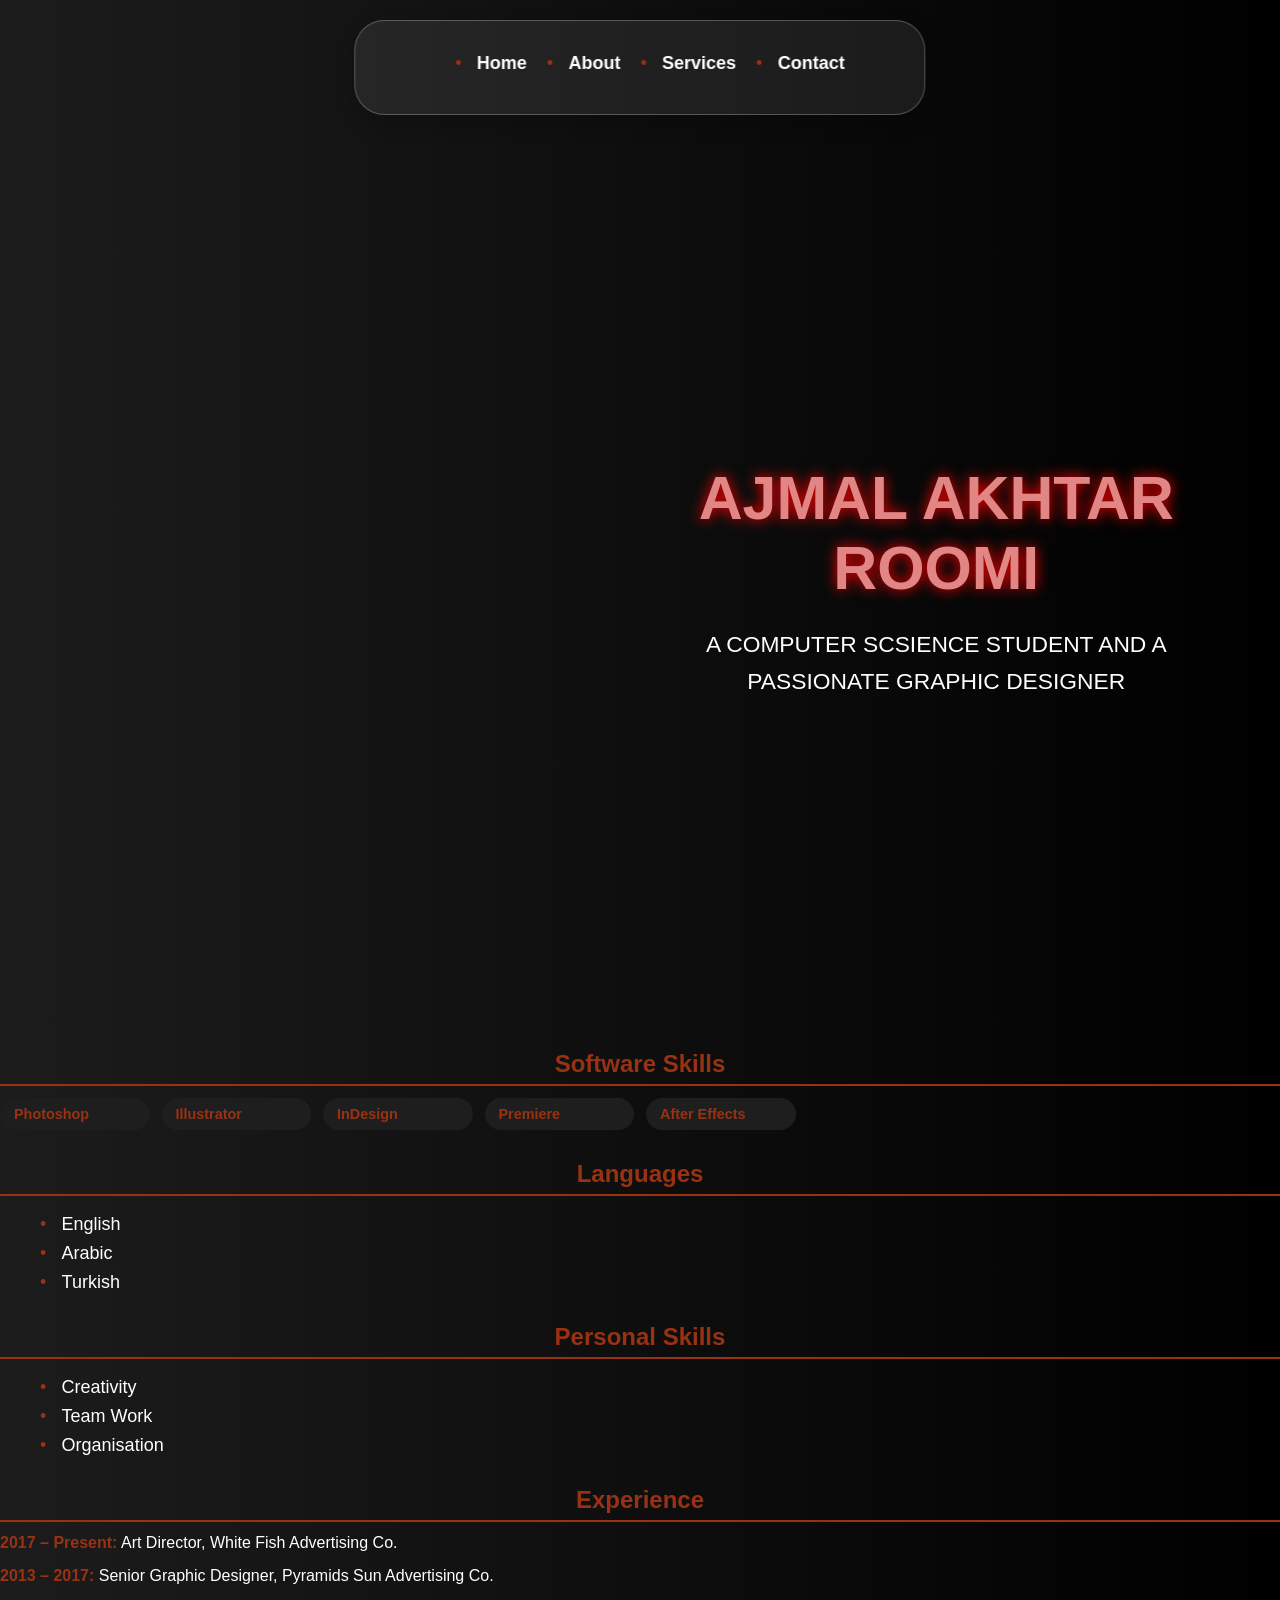
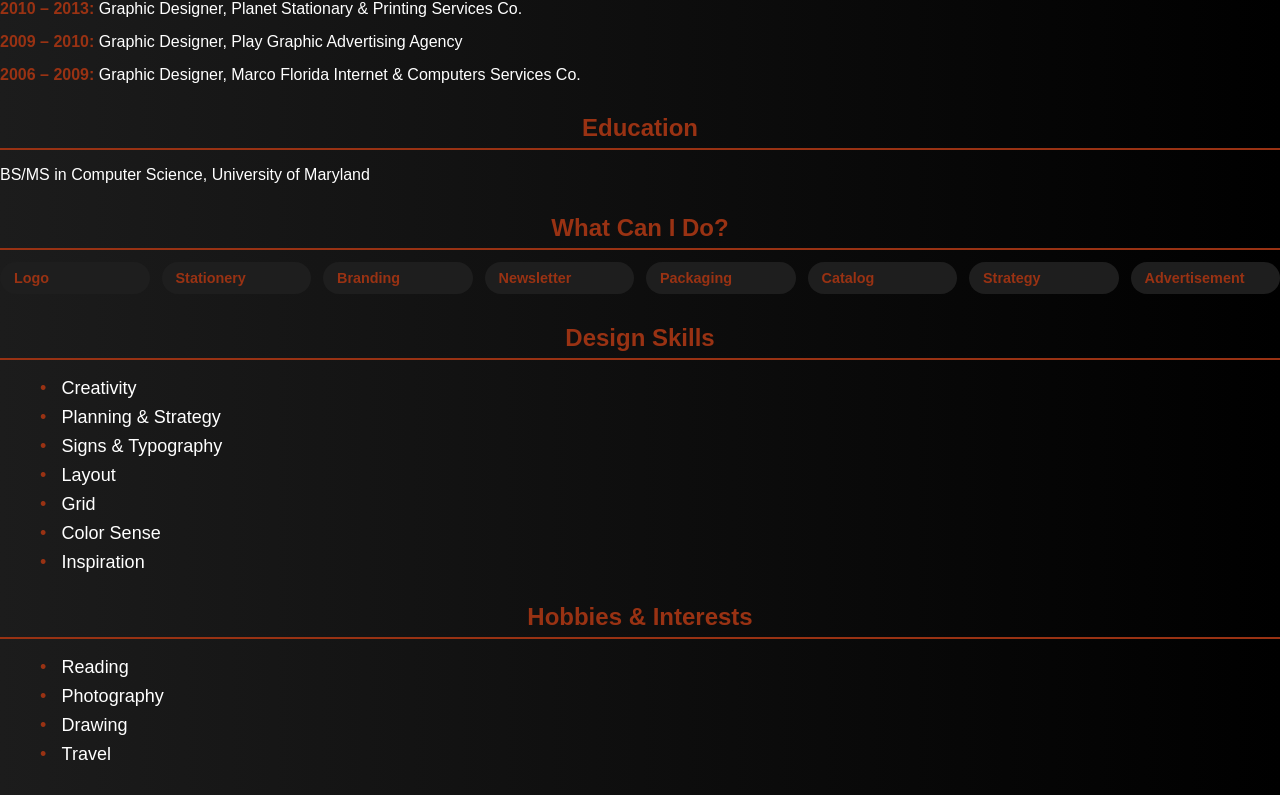
==== index.html @ 408eab5b "Add files via upload" ====
<!DOCTYPE html>
<html lang="en">
<head>
  <meta charset="UTF-8">
  <meta name="viewport" content="width=device-width, initial-scale=1.0">
  <title>Document</title>
  <link rel="stylesheet" href="style.css">
  <script src="script.js" defer></script>
</head>
<body>
  <header>
    <nav>
      <ul>
        <li><a href="#home">Home</a></li>
        <li><a href="#about">About</a></li>
        <li><a href="#services">Services</a></li>
        <li><a href="#contact">Contact</a></li>
      </ul>
    </nav>
  </header>
  <main>
    <section class="hero">
      <div class="photo">
      </div>
      <div class="intro">
        <h1>AJMAL AKHTAR ROOMI</h1>
        <p> A COMPUTER SCSIENCE STUDENT AND A PASSIONATE GRAPHIC DESIGNER</p>
      </div>
    </section>

    <section>
    <h2>Software Skills</h2>
    <div class="skills-list">
        <div class="skill">Photoshop</div>
        <div class="skill">Illustrator</div>
        <div class="skill">InDesign</div>
        <div class="skill">Premiere</div>
        <div class="skill">After Effects</div>
    </div>
</section>
<section>
    <h2>Languages</h2>
    <ul>
        <li>English</li>
        <li>Arabic</li>
        <li>Turkish</li>
    </ul>
</section>

<section>
    <h2>Personal Skills</h2>
    <ul>
        <li>Creativity</li>
        <li>Team Work</li>
        <li>Organisation</li>
    </ul>
</section>

<section>
    <h2>Experience</h2>
    <div class="experience-item">
        <span>2017 – Present:</span> Art Director, White Fish Advertising Co.
    </div>
    <div class="experience-item">
        <span>2013 – 2017:</span> Senior Graphic Designer, Pyramids Sun Advertising Co.
    </div>
    <div class="experience-item">
        <span>2010 – 2013:</span> Graphic Designer, Planet Stationary & Printing Services Co.
    </div>
    <div class="experience-item">
        <span>2009 – 2010:</span> Graphic Designer, Play Graphic Advertising Agency
    </div>
    <div class="experience-item">
        <span>2006 – 2009:</span> Graphic Designer, Marco Florida Internet & Computers Services Co.
    </div>
</section>

<section>
    <h2>Education</h2>
    <p>BS/MS in Computer Science, University of Maryland</p>
</section>

<section>
    <h2>What Can I Do?</h2>
    <div class="skills-list">
        <div class="skill">Logo</div>
        <div class="skill">Stationery</div>
        <div class="skill">Branding</div>
        <div class="skill">Newsletter</div>
        <div class="skill">Packaging</div>
        <div class="skill">Catalog</div>
        <div class="skill">Strategy</div>
        <div class="skill">Advertisement</div>
    </div>
</section>

<section>
    <h2>Design Skills</h2>
    <ul>
        <li>Creativity</li>
        <li>Planning & Strategy</li>
        <li>Signs & Typography</li>
        <li>Layout</li>
        <li>Grid</li>
        <li>Color Sense</li>
        <li>Inspiration</li>
    </ul>
</section>

<section>
    <h2>Hobbies & Interests</h2>
    <ul>
        <li>Reading</li>
        <li>Photography</li>
        <li>Drawing</li>
        <li>Travel</li>
    </ul>
</section>
</main>
</script>
</body>
</html>
---- style.css ----
body{
  margin: 0;
  font-family: 'Segoe UI', Tahoma, Geneva, Verdana, sans-serif;
  background: linear-gradient(to right, #1c1c1c, #000);
  color: white;
}
main, section{
  transition: transform 0.6s ease, opacity 0.6s ease;
}
.shrink-under-glass{
  transform: scale(0.95);
  transition: transform 0.4s ease;
}
header {
  position: fixed;
  top: 20px;
  left: 50%;
  transform: translateX(-50%);
  background: rgba(255, 255, 255, 0.08);
  backdrop-filter: blur(0px) saturate(150%);
  -webkit-backdrop-filter: blur(6px) saturate(150%);
  border-radius: 30px;
  padding: 12px 40px;
  z-index: 1000;
  box-shadow: 0 8px 20px rgba(0,0,0,0.25);
  border: 1px solid rgba(255, 255, 255, 0.25);
  overflow: hidden; /* important for the animation */
}

nav ul{
  display: flex;
  justify-content: flex-end;
  list-style: none;
  padding: 20px 40px;
  margin: 0;
}
nav ul li{
  margin-left: 20px;
}
nav ul li a{
  color: white;
  text-decoration: none;
  font-weight: bold;
  transition: color 0.3s ease;
}
nav ul li a:hover {
  color: red; /* Glowing hover effect */
}

.hero{
  display: flex;
  align-items: center;      /* Center horizontally */
  justify-content: center;  /* Center vertically */
  height: 100vh;            /* Full screen height */
  text-align: center;
  padding: 0 50px;
  padding-top: 120px;
  transition: transform 0.6s ease, opacity 0.6s ease;

}
.scrolled .hero{
  transform: translateY(-20px);
  opacity: 0.9;
}
.photo{
  width: 900px;             /* Bigger photo */
  height: 600px;
  background-image: url('images/i1.PNG');
  background-size: cover;
  background-position: center;
  margin-right: 60px; /* Space between photo and text */
}
.intro{
  max-width: 600px;
}
.intro h1{
  font-size: 64px;
  color: rgb(226, 133, 133);
  text-shadow:0 0 15px red;
  margin-bottom: 20px;
}
.intro p{
  font-size: 24px;
  line-height: 1.6;
  color: white;
}

/* ANIMATIONS */
@keyframes fadeIn {
  from { opacity: 0; transform: translateY(20px); }
  to { opacity: 1; transform: translateY(0); }
}

.intro h1, .intro p {
  animation: fadeIn 1s ease-out forwards;
  opacity: 0;
}

.photo {
  animation: fadeIn 1.5s ease-out forwards;
  opacity: 0;
}
/* mobile responsive */
@media (max-width: 768px) {
  .hero {
    flex-direction: column;
    align-items: center;
    text-align: center;
  }

  .photo {
    width: 80%;
    height: 300px;
    margin-bottom: 20px;
  }

  .intro h1 {
    font-size: 32px;
  }

  .intro p {
    font-size: 16px;
  }

  nav ul {
    flex-direction: column;
    align-items: center;
  }

  nav ul li {
    margin: 10px 0;
  }
}

/* Reset some default styles */

h2 {
  border-bottom: 2px solid #993213;
  padding-bottom: 6px;
  margin-bottom: 12px;
  color: #993213;
  text-align: center;
}

ul {
  list-style-type: none;
  margin-bottom: 20px;
  font-size: large;
}

ul li {
  padding-left: 1.2em;
  position: relative;
  margin-bottom: 8px;
}

ul li::before {
  content: '•';
  position: absolute;
  left: 0;
  color: #993213;
}

section {
  margin-bottom: 30px;
}

.experience-item {
  margin-bottom: 15px;
}

.experience-item span {
  font-weight: bold;
  color: #993213;
}

.skills-list {
  display:grid;
  grid-template-columns: repeat(8, 1fr);
  gap: 10px;
  flex-wrap:wrap;
  gap: 12px;
  
}

.skill {
  background-color: #1e1e1e;
  padding: 8px 14px;
  border-radius: 20px;
  color: #993213;
  font-weight: 600;
  font-size: 0.9rem;
}

@media (max-width: 600px) {
  body {
    padding: 10px;
  }
  .skills-list {
    justify-content: center;
  }
}
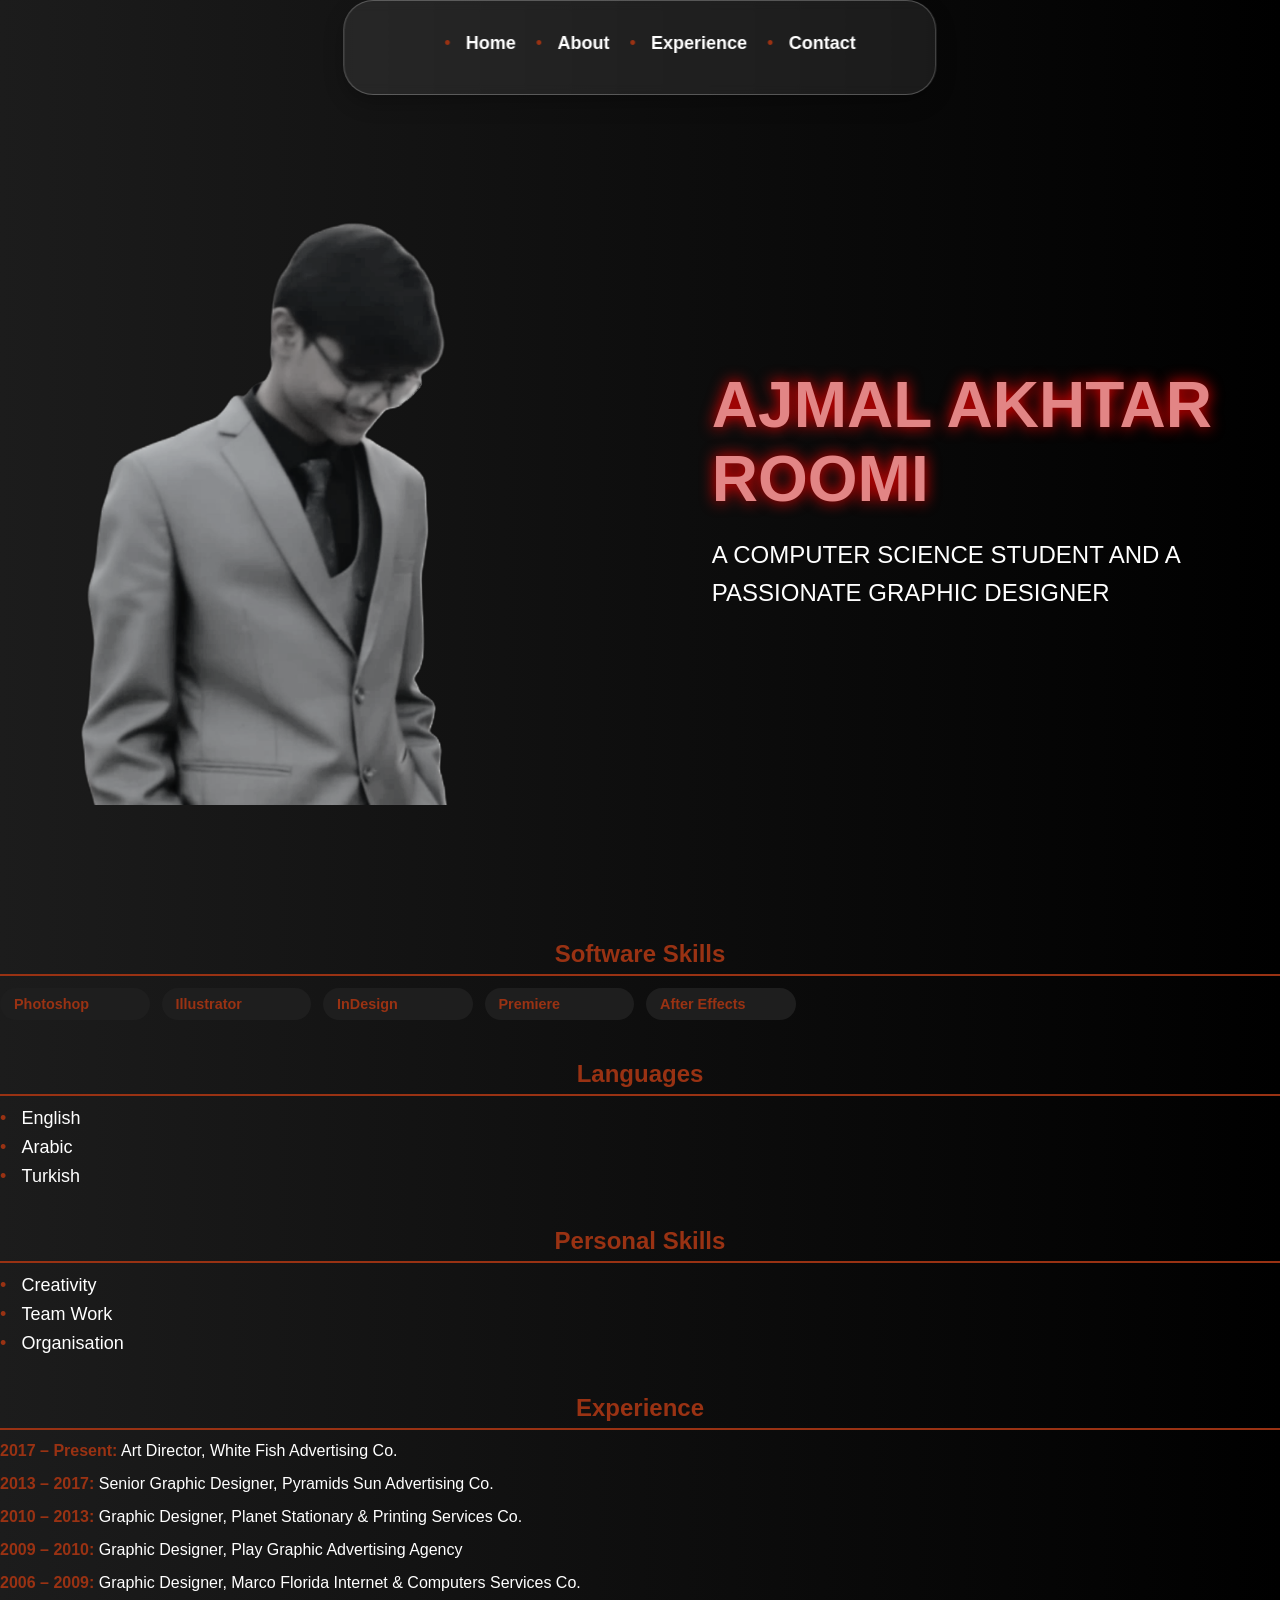
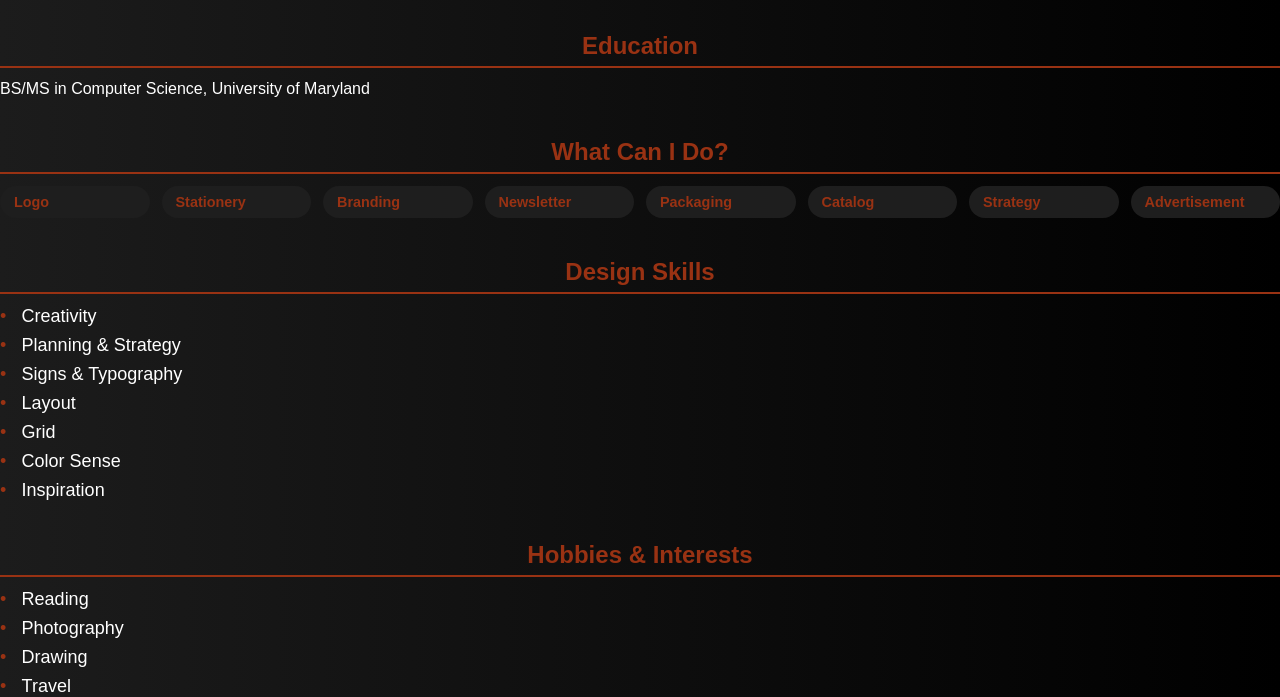
==== commit b778d87f: "Update index.html for portfolio presentation" ====
--- a/index.html
+++ b/index.html
@@ -3,86 +3,91 @@
 <head>
   <meta charset="UTF-8">
   <meta name="viewport" content="width=device-width, initial-scale=1.0">
-  <title>Document</title>
+  <title>Ajmal Portfolio</title>
   <link rel="stylesheet" href="style.css">
   <script src="script.js" defer></script>
 </head>
 <body>
+  <!-- FIXED NAVBAR -->
   <header>
     <nav>
       <ul>
         <li><a href="#home">Home</a></li>
         <li><a href="#about">About</a></li>
-        <li><a href="#services">Services</a></li>
+        <li><a href="#services">Experience</a></li>
         <li><a href="#contact">Contact</a></li>
       </ul>
     </nav>
   </header>
+
+  <!-- MAIN CONTENT -->
   <main>
-    <section class="hero">
-      <div class="photo">
-      </div>
+    <!-- FULL-SCREEN HERO (FIRST VIEW ONLY) -->
+    <section id="home" class="hero">
+      <div class="photo"></div>
       <div class="intro">
         <h1>AJMAL AKHTAR ROOMI</h1>
-        <p> A COMPUTER SCSIENCE STUDENT AND A PASSIONATE GRAPHIC DESIGNER</p>
+        <p>A COMPUTER SCIENCE STUDENT AND A PASSIONATE GRAPHIC DESIGNER</p>
       </div>
     </section>
 
-    <section>
-    <h2>Software Skills</h2>
-    <div class="skills-list">
+    <!-- REST OF PAGE, ONLY AFTER SCROLL -->
+    <section id="about">
+      <h2>Software Skills</h2>
+      <div class="skills-list">
         <div class="skill">Photoshop</div>
         <div class="skill">Illustrator</div>
         <div class="skill">InDesign</div>
         <div class="skill">Premiere</div>
         <div class="skill">After Effects</div>
-    </div>
-</section>
-<section>
-    <h2>Languages</h2>
-    <ul>
+      </div>
+    </section>
+
+    <section>
+      <h2>Languages</h2>
+      <ul>
         <li>English</li>
         <li>Arabic</li>
         <li>Turkish</li>
-    </ul>
-</section>
+      </ul>
+    </section>
 
-<section>
-    <h2>Personal Skills</h2>
-    <ul>
+    <section>
+      <h2>Personal Skills</h2>
+      <ul>
         <li>Creativity</li>
         <li>Team Work</li>
         <li>Organisation</li>
-    </ul>
-</section>
+      </ul>
+    </section>
 
-<section>
-    <h2>Experience</h2>
-    <div class="experience-item">
+    <section id="services">
+      <h2>Experience</h2>
+      <div class="experience-item">
         <span>2017 – Present:</span> Art Director, White Fish Advertising Co.
-    </div>
-    <div class="experience-item">
+      </div>
+      <div class="experience-item">
         <span>2013 – 2017:</span> Senior Graphic Designer, Pyramids Sun Advertising Co.
-    </div>
-    <div class="experience-item">
+      </div>
+      <div class="experience-item">
         <span>2010 – 2013:</span> Graphic Designer, Planet Stationary & Printing Services Co.
-    </div>
-    <div class="experience-item">
+      </div>
+      <div class="experience-item">
         <span>2009 – 2010:</span> Graphic Designer, Play Graphic Advertising Agency
-    </div>
-    <div class="experience-item">
+      </div>
+      <div class="experience-item">
         <span>2006 – 2009:</span> Graphic Designer, Marco Florida Internet & Computers Services Co.
-    </div>
-</section>
+      </div>
+    </section>
 
-<section>
-    <h2>Education</h2>
-    <p>BS/MS in Computer Science, University of Maryland</p>
-</section>
+    <section>
+      <h2>Education</h2>
+      <p>BS/MS in Computer Science, University of Maryland</p>
+    </section>
 
-<section>
-    <h2>What Can I Do?</h2>
-    <div class="skills-list">
+    <section>
+      <h2>What Can I Do?</h2>
+      <div class="skills-list">
         <div class="skill">Logo</div>
         <div class="skill">Stationery</div>
         <div class="skill">Branding</div>
@@ -91,12 +96,12 @@
         <div class="skill">Catalog</div>
         <div class="skill">Strategy</div>
         <div class="skill">Advertisement</div>
-    </div>
-</section>
+      </div>
+    </section>
 
-<section>
-    <h2>Design Skills</h2>
-    <ul>
+    <section id="contact">
+      <h2>Design Skills</h2>
+      <ul>
         <li>Creativity</li>
         <li>Planning & Strategy</li>
         <li>Signs & Typography</li>
@@ -104,19 +109,18 @@
         <li>Grid</li>
         <li>Color Sense</li>
         <li>Inspiration</li>
-    </ul>
-</section>
+      </ul>
+    </section>
 
-<section>
-    <h2>Hobbies & Interests</h2>
-    <ul>
+    <section>
+      <h2>Hobbies & Interests</h2>
+      <ul>
         <li>Reading</li>
         <li>Photography</li>
         <li>Drawing</li>
         <li>Travel</li>
-    </ul>
-</section>
-</main>
-</script>
+      </ul>
+    </section>
+  </main>
 </body>
 </html>
--- a/style.css
+++ b/style.css
@@ -1,145 +1,119 @@
-body{
+/* ========== RESET ========== */
+* {
   margin: 0;
+  padding: 0;
+  box-sizing: border-box;
+}
+
+/* ========== BASE LAYOUT ========== */
+html, body {
+  height: 100%;
+}
+
+body {
   font-family: 'Segoe UI', Tahoma, Geneva, Verdana, sans-serif;
   background: linear-gradient(to right, #1c1c1c, #000);
   color: white;
 }
-main, section{
-  transition: transform 0.6s ease, opacity 0.6s ease;
-}
-.shrink-under-glass{
-  transform: scale(0.95);
-  transition: transform 0.4s ease;
-}
+
+/* ========== HEADER / NAVBAR ========== */
 header {
   position: fixed;
-  top: 20px;
+  top: 0;
   left: 50%;
   transform: translateX(-50%);
   background: rgba(255, 255, 255, 0.08);
-  backdrop-filter: blur(0px) saturate(150%);
+  backdrop-filter: blur(6px) saturate(150%);
   -webkit-backdrop-filter: blur(6px) saturate(150%);
   border-radius: 30px;
   padding: 12px 40px;
   z-index: 1000;
   box-shadow: 0 8px 20px rgba(0,0,0,0.25);
   border: 1px solid rgba(255, 255, 255, 0.25);
-  overflow: hidden; /* important for the animation */
-}
-
-nav ul{
+  overflow: hidden;
+}
+
+nav ul {
   display: flex;
   justify-content: flex-end;
   list-style: none;
   padding: 20px 40px;
   margin: 0;
 }
-nav ul li{
+
+nav ul li {
   margin-left: 20px;
 }
-nav ul li a{
+
+nav ul li a {
   color: white;
   text-decoration: none;
   font-weight: bold;
   transition: color 0.3s ease;
 }
+
 nav ul li a:hover {
-  color: red; /* Glowing hover effect */
-}
-
-.hero{
+  color: red;
+}
+
+/* ========== HERO (FULL SCREEN, HUGE IMAGE) ========== */
+main {
+  margin: 0;
+}
+
+/* hero takes full viewport; navbar sits on top */
+.hero {
+  min-height: 100vh;
   display: flex;
-  align-items: center;      /* Center horizontally */
-  justify-content: center;  /* Center vertically */
-  height: 100vh;            /* Full screen height */
-  text-align: center;
-  padding: 0 50px;
-  padding-top: 120px;
-  transition: transform 0.6s ease, opacity 0.6s ease;
-
-}
-.scrolled .hero{
-  transform: translateY(-20px);
-  opacity: 0.9;
-}
-.photo{
-  width: 900px;             /* Bigger photo */
-  height: 600px;
+  flex-direction: row;             /* desktop: side by side */
+  align-items: center;
+  justify-content: center;
+  gap: 40px;
+  padding: 120px 50px 40px;        /* 120px to clear navbar */
+  box-sizing: border-box;
+  text-align: left;
+}
+
+/* big image */
+.photo {
+  flex: 1.2;                       /* more space than text */
+  height: 70vh;                    /* tall hero image */
   background-image: url('images/i1.PNG');
   background-size: cover;
   background-position: center;
-  margin-right: 60px; /* Space between photo and text */
-}
-.intro{
+  border-radius: 12px;
+}
+
+/* hero text */
+.intro {
+  flex: 1;
   max-width: 600px;
 }
-.intro h1{
+
+.intro h1 {
   font-size: 64px;
   color: rgb(226, 133, 133);
-  text-shadow:0 0 15px red;
+  text-shadow: 0 0 15px red;
   margin-bottom: 20px;
 }
-.intro p{
+
+.intro p {
   font-size: 24px;
   line-height: 1.6;
   color: white;
 }
 
-/* ANIMATIONS */
-@keyframes fadeIn {
-  from { opacity: 0; transform: translateY(20px); }
-  to { opacity: 1; transform: translateY(0); }
-}
-
-.intro h1, .intro p {
-  animation: fadeIn 1s ease-out forwards;
-  opacity: 0;
-}
-
-.photo {
-  animation: fadeIn 1.5s ease-out forwards;
-  opacity: 0;
-}
-/* mobile responsive */
-@media (max-width: 768px) {
-  .hero {
-    flex-direction: column;
-    align-items: center;
-    text-align: center;
-  }
-
-  .photo {
-    width: 80%;
-    height: 300px;
-    margin-bottom: 20px;
-  }
-
-  .intro h1 {
-    font-size: 32px;
-  }
-
-  .intro p {
-    font-size: 16px;
-  }
-
-  nav ul {
-    flex-direction: column;
-    align-items: center;
-  }
-
-  nav ul li {
-    margin: 10px 0;
-  }
-}
-
-/* Reset some default styles */
-
+/* ========== SECTION / TEXT STYLES ========== */
 h2 {
   border-bottom: 2px solid #993213;
   padding-bottom: 6px;
-  margin-bottom: 12px;
+  margin: 40px 0 12px;
   color: #993213;
   text-align: center;
+}
+
+section {
+  margin-bottom: 30px;
 }
 
 ul {
@@ -161,10 +135,6 @@
   color: #993213;
 }
 
-section {
-  margin-bottom: 30px;
-}
-
 .experience-item {
   margin-bottom: 15px;
 }
@@ -174,13 +144,11 @@
   color: #993213;
 }
 
+/* ========== SKILLS GRID ========== */
 .skills-list {
-  display:grid;
+  display: grid;
   grid-template-columns: repeat(8, 1fr);
-  gap: 10px;
-  flex-wrap:wrap;
   gap: 12px;
-  
 }
 
 .skill {
@@ -192,11 +160,52 @@
   font-size: 0.9rem;
 }
 
+/* ========== RESPONSIVE ========== */
+@media (max-width: 768px) {
+  body {
+    padding: 0 10px;
+  }
+
+  /* hero still full-screen, stacked; big image */
+  .hero {
+    flex-direction: column;
+    text-align: center;
+    padding: 120px 20px 30px;
+  }
+
+  .photo {
+    width: 100%;
+    max-width: none;
+    height: 65vh;                  /* big on phones too */
+    margin-bottom: 10px;
+  }
+
+  .intro h1 {
+    font-size: 32px;
+  }
+
+  .intro p {
+    font-size: 16px;
+  }
+
+  nav ul {
+    flex-direction: column;
+    align-items: center;
+    padding: 10px 20px;
+  }
+
+  nav ul li {
+    margin: 10px 0;
+  }
+
+  .skills-list {
+    grid-template-columns: repeat(2, 1fr);
+  }
+}
+
 @media (max-width: 600px) {
-  body {
-    padding: 10px;
-  }
   .skills-list {
+    grid-template-columns: repeat(1, 1fr);
     justify-content: center;
   }
-}+}
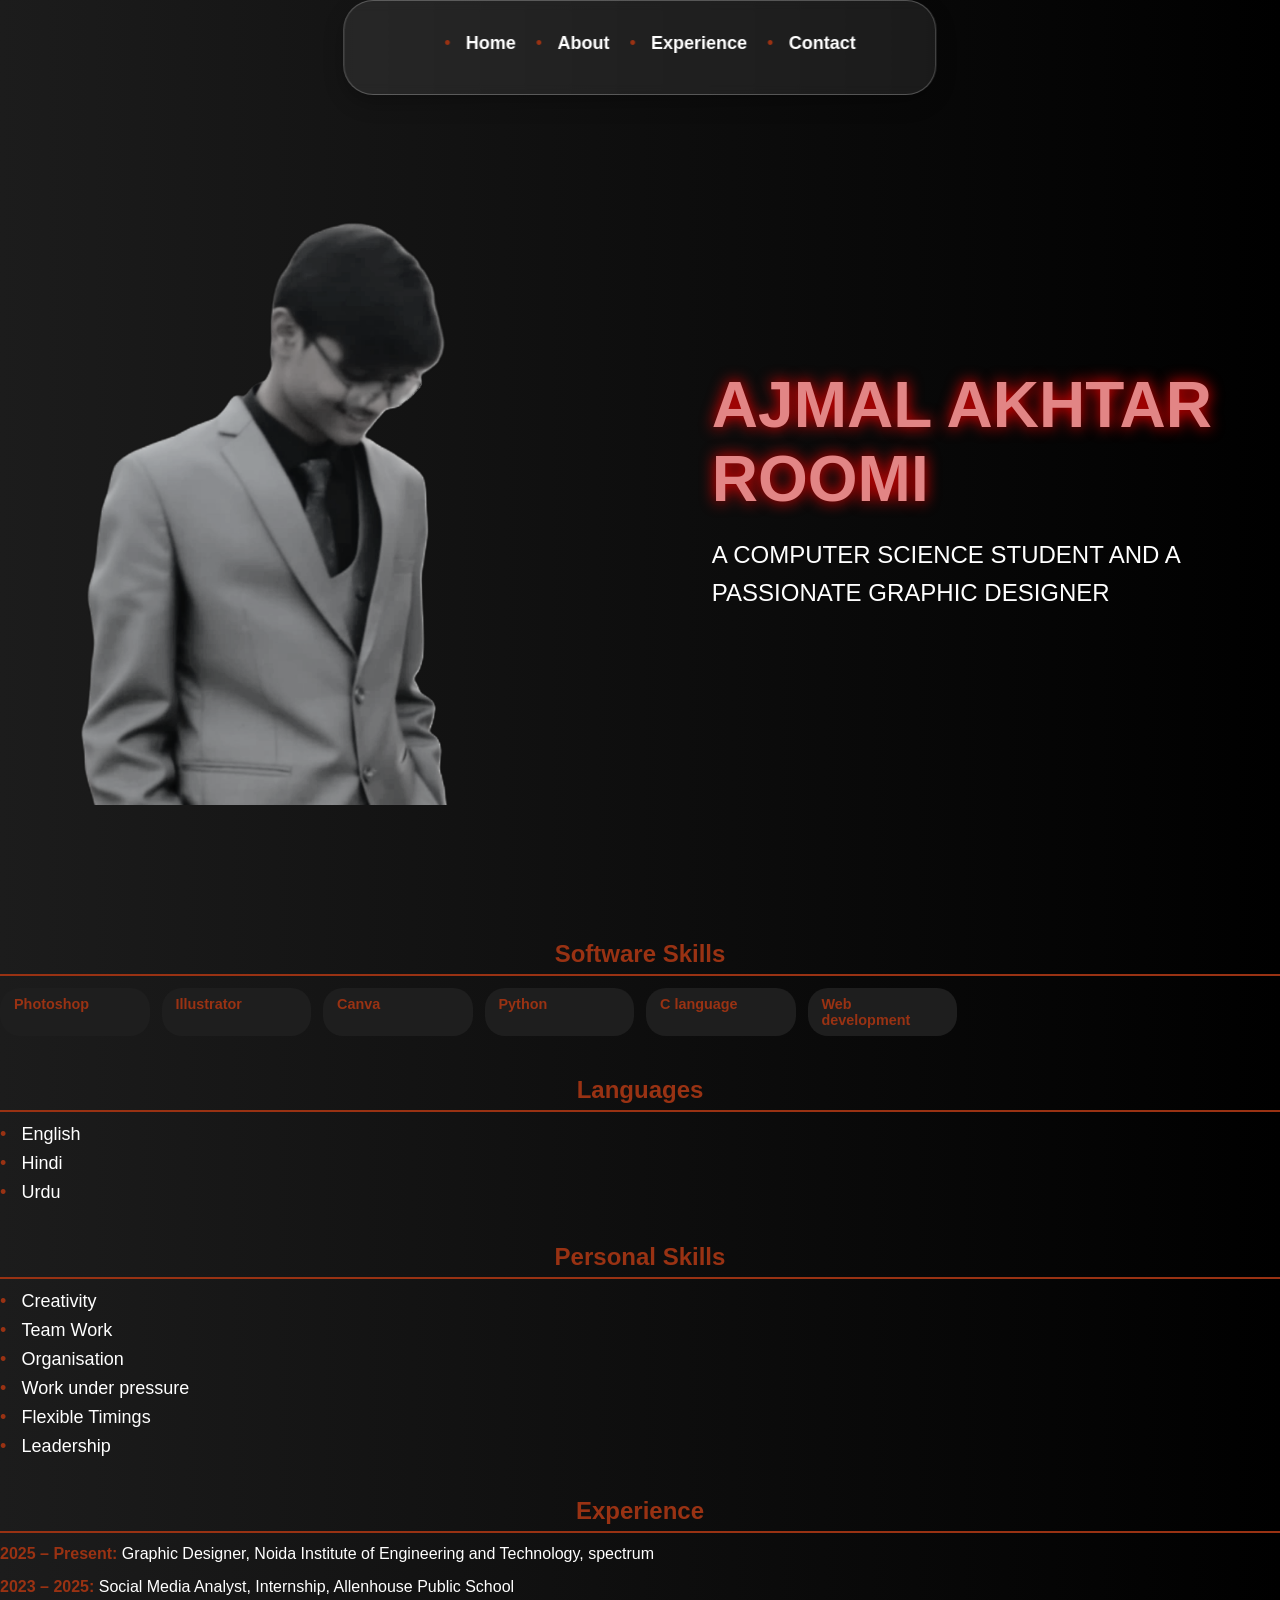
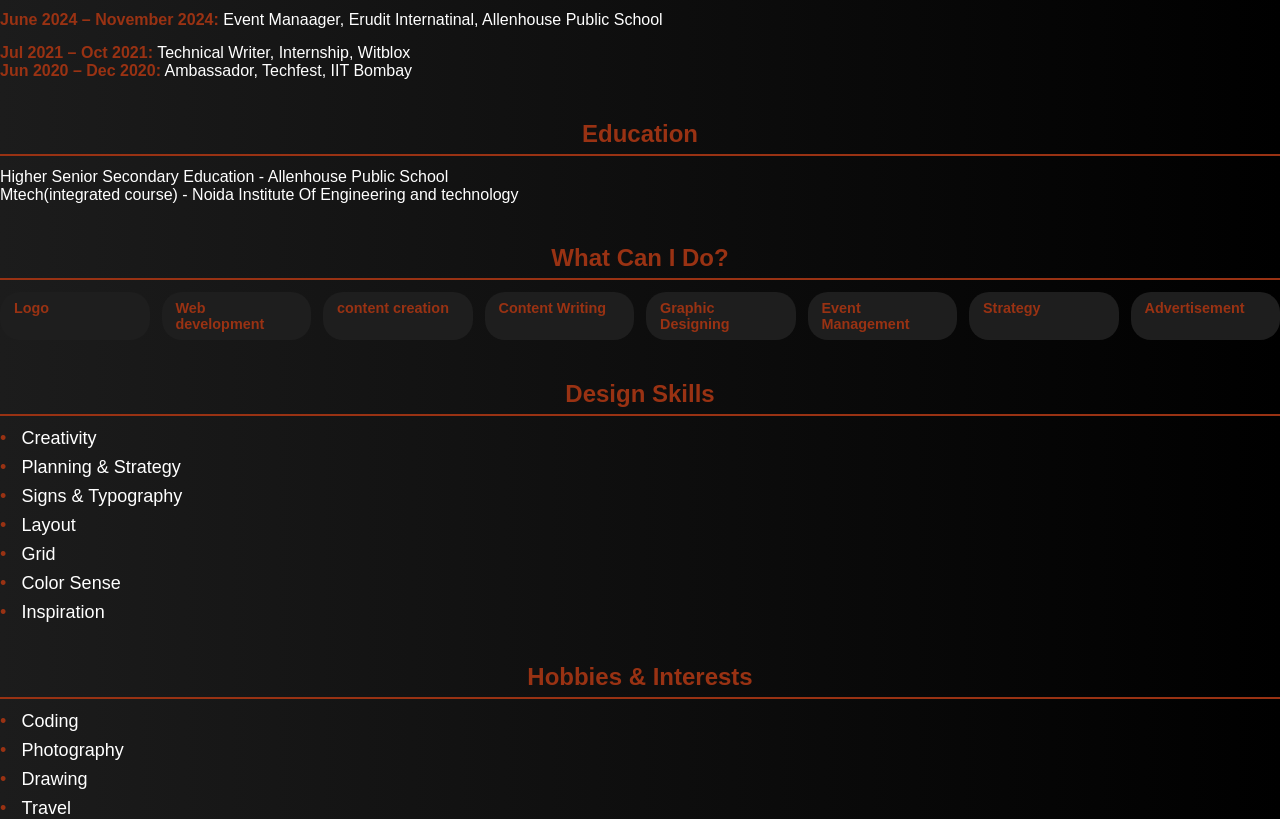
==== commit ada3fbbf: "Revise skills and experience in index.html Updated skills and experience sections in the portfolio." ====
--- a/index.html
+++ b/index.html
@@ -37,9 +37,10 @@
       <div class="skills-list">
         <div class="skill">Photoshop</div>
         <div class="skill">Illustrator</div>
-        <div class="skill">InDesign</div>
-        <div class="skill">Premiere</div>
-        <div class="skill">After Effects</div>
+        <div class="skill">Canva</div>
+        <div class="skill">Python</div>
+        <div class="skill">C language</div>
+        <div class="skill">Web development</div>
       </div>
     </section>
 
@@ -47,8 +48,8 @@
       <h2>Languages</h2>
       <ul>
         <li>English</li>
-        <li>Arabic</li>
-        <li>Turkish</li>
+        <li>Hindi</li>
+        <li>Urdu</li>
       </ul>
     </section>
 
@@ -58,42 +59,45 @@
         <li>Creativity</li>
         <li>Team Work</li>
         <li>Organisation</li>
+        <li>Work under pressure</li>
+        <li>Flexible Timings</li>
+        <li>Leadership</li>
       </ul>
     </section>
 
     <section id="services">
       <h2>Experience</h2>
       <div class="experience-item">
-        <span>2017 – Present:</span> Art Director, White Fish Advertising Co.
+        <span>2025 – Present:</span> Graphic Designer, Noida Institute of Engineering and Technology, spectrum
       </div>
       <div class="experience-item">
-        <span>2013 – 2017:</span> Senior Graphic Designer, Pyramids Sun Advertising Co.
+        <span>2023 – 2025:</span> Social Media Analyst, Internship, Allenhouse Public School
       </div>
       <div class="experience-item">
-        <span>2010 – 2013:</span> Graphic Designer, Planet Stationary & Printing Services Co.
+        <span>June 2024 – November 2024:</span> Event Manaager, Erudit Internatinal, Allenhouse Public School
       </div>
       <div class="experience-item">
-        <span>2009 – 2010:</span> Graphic Designer, Play Graphic Advertising Agency
-      </div>
+        <span>Jul 2021 – Oct 2021:</span> Technical Writer, Internship, Witblox
       <div class="experience-item">
-        <span>2006 – 2009:</span> Graphic Designer, Marco Florida Internet & Computers Services Co.
+        <span>Jun 2020 – Dec 2020:</span> Ambassador, Techfest, IIT Bombay
       </div>
     </section>
 
     <section>
       <h2>Education</h2>
-      <p>BS/MS in Computer Science, University of Maryland</p>
+      <p>Higher Senior Secondary Education - Allenhouse Public School</p>
+      <p>Mtech(integrated course) - Noida Institute Of Engineering and technology</p>
     </section>
 
     <section>
       <h2>What Can I Do?</h2>
       <div class="skills-list">
         <div class="skill">Logo</div>
-        <div class="skill">Stationery</div>
-        <div class="skill">Branding</div>
-        <div class="skill">Newsletter</div>
-        <div class="skill">Packaging</div>
-        <div class="skill">Catalog</div>
+        <div class="skill">Web development</div>
+        <div class="skill">content creation </div>
+        <div class="skill">Content Writing</div>
+        <div class="skill">Graphic Designing</div>
+        <div class="skill">Event Management</div>
         <div class="skill">Strategy</div>
         <div class="skill">Advertisement</div>
       </div>
@@ -115,7 +119,7 @@
     <section>
       <h2>Hobbies & Interests</h2>
       <ul>
-        <li>Reading</li>
+        <li>Coding</li>
         <li>Photography</li>
         <li>Drawing</li>
         <li>Travel</li>
@@ -124,3 +128,4 @@
   </main>
 </body>
 </html>
+
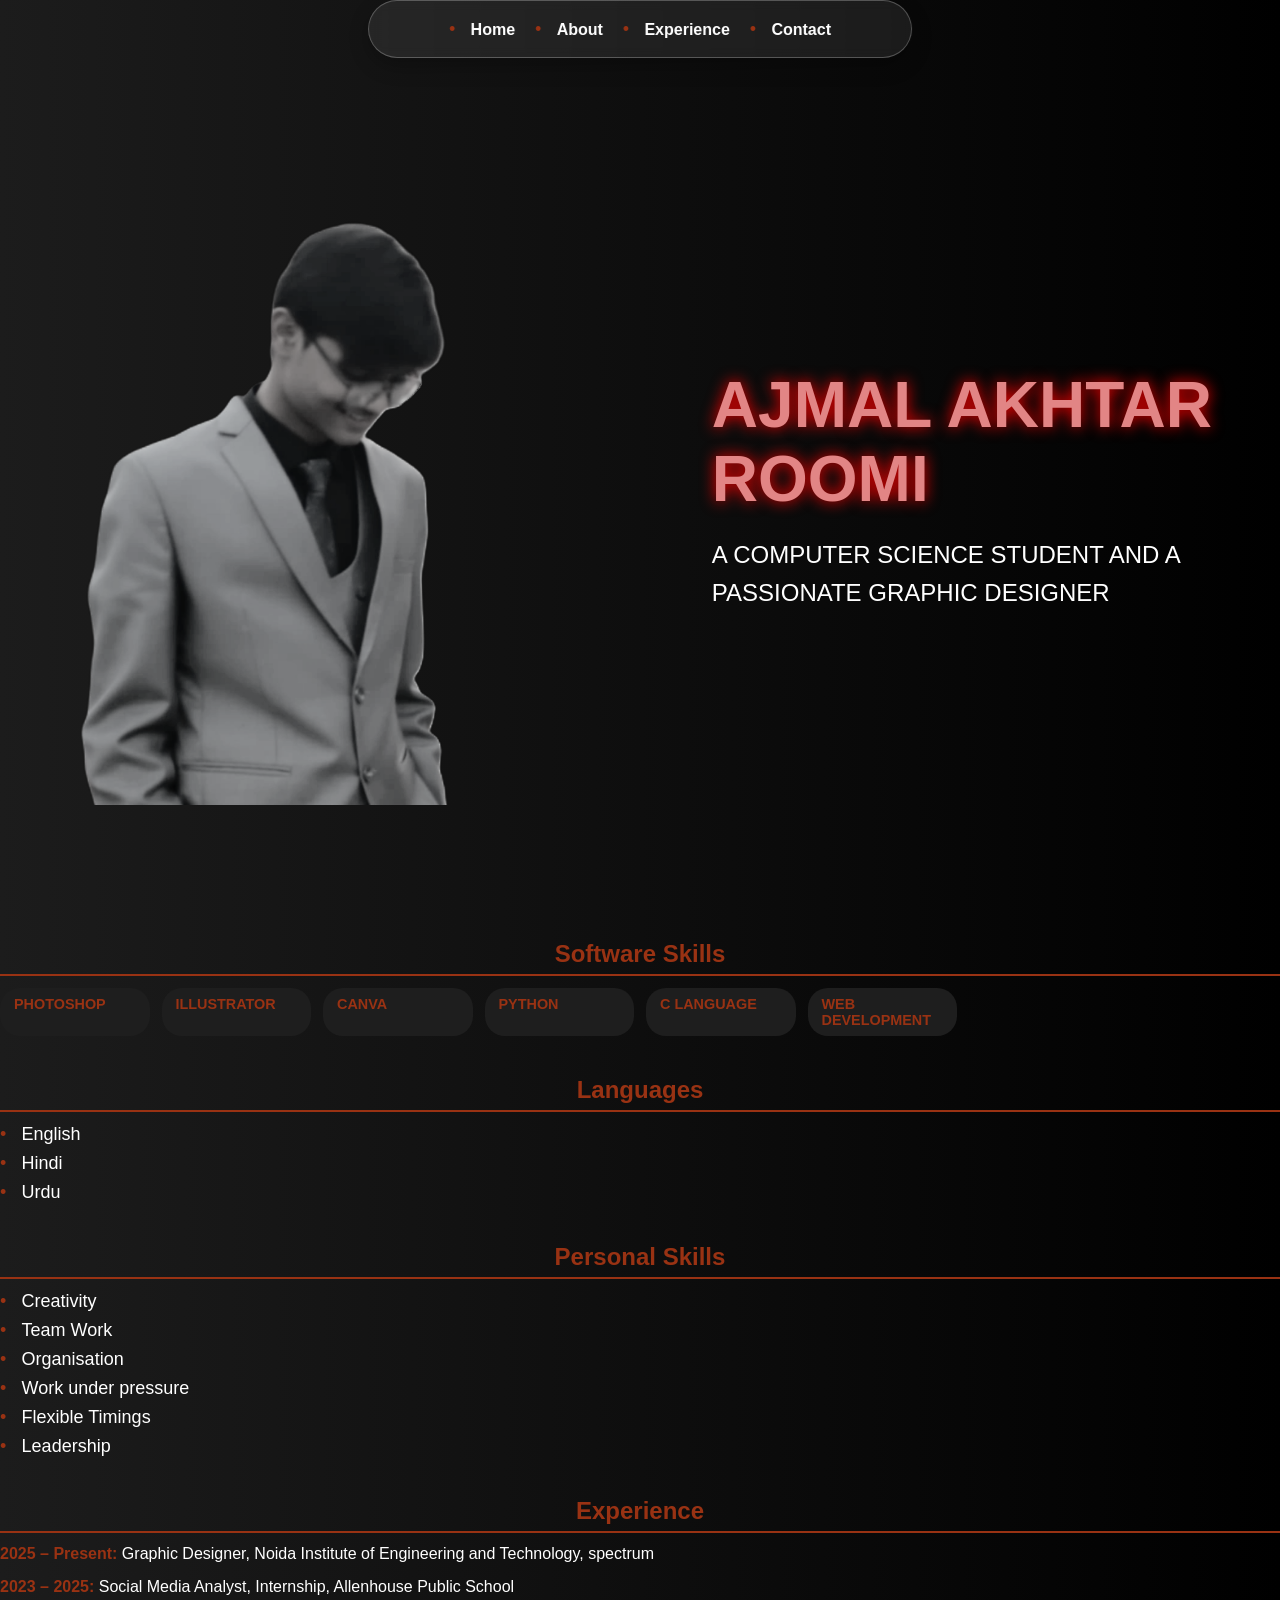
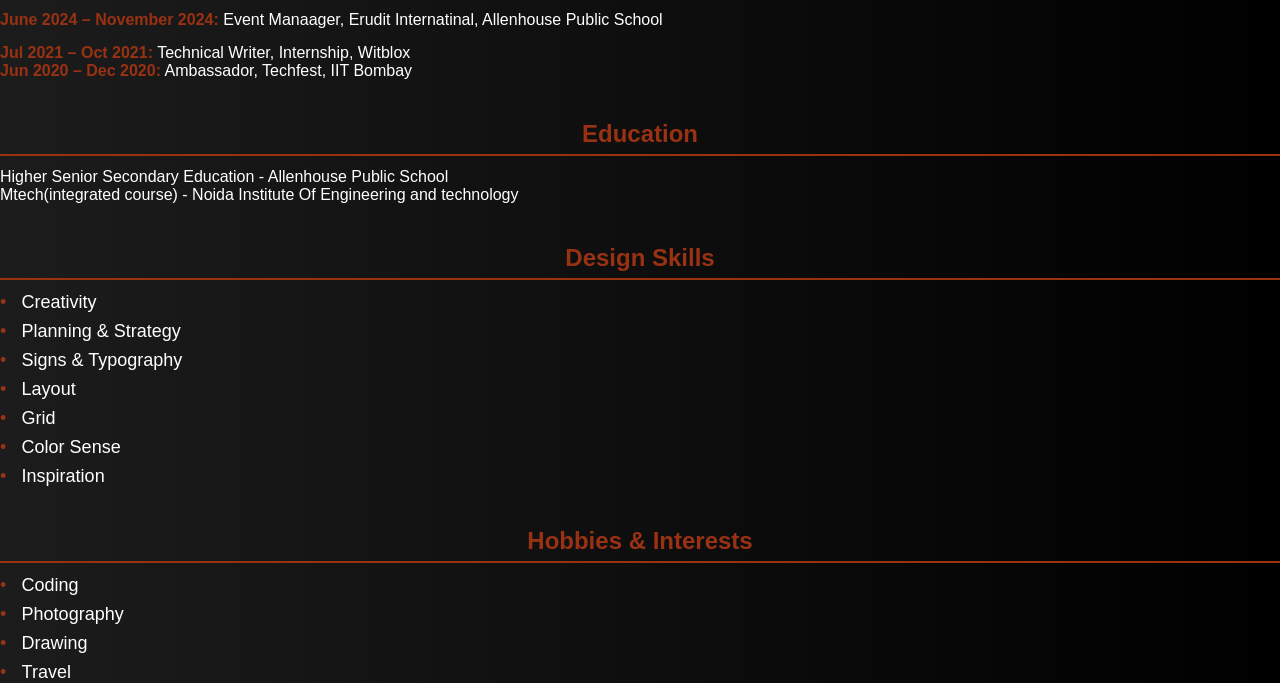
==== commit 67ee0faf: "Update index.html" ====
--- a/index.html
+++ b/index.html
@@ -35,12 +35,12 @@
     <section id="about">
       <h2>Software Skills</h2>
       <div class="skills-list">
-        <div class="skill">Photoshop</div>
-        <div class="skill">Illustrator</div>
-        <div class="skill">Canva</div>
-        <div class="skill">Python</div>
-        <div class="skill">C language</div>
-        <div class="skill">Web development</div>
+        <div class="skill">PHOTOSHOP</div>
+        <div class="skill">ILLUSTRATOR</div>
+        <div class="skill">CANVA</div>
+        <div class="skill">PYTHON</div>
+        <div class="skill">C LANGUAGE</div>
+        <div class="skill">WEB DEVELOPMENT</div>
       </div>
     </section>
 
@@ -89,20 +89,6 @@
       <p>Mtech(integrated course) - Noida Institute Of Engineering and technology</p>
     </section>
 
-    <section>
-      <h2>What Can I Do?</h2>
-      <div class="skills-list">
-        <div class="skill">Logo</div>
-        <div class="skill">Web development</div>
-        <div class="skill">content creation </div>
-        <div class="skill">Content Writing</div>
-        <div class="skill">Graphic Designing</div>
-        <div class="skill">Event Management</div>
-        <div class="skill">Strategy</div>
-        <div class="skill">Advertisement</div>
-      </div>
-    </section>
-
     <section id="contact">
       <h2>Design Skills</h2>
       <ul>
@@ -128,4 +114,3 @@
   </main>
 </body>
 </html>
-
--- a/style.css
+++ b/style.css
@@ -16,7 +16,7 @@
   color: white;
 }
 
-/* ========== HEADER / NAVBAR ========== */
+/* ========== HEADER / NAVBAR (FIXED HEIGHT) ========== */
 header {
   position: fixed;
   top: 0;
@@ -26,7 +26,8 @@
   backdrop-filter: blur(6px) saturate(150%);
   -webkit-backdrop-filter: blur(6px) saturate(150%);
   border-radius: 30px;
-  padding: 12px 40px;
+  /* FIXED VERTICAL PADDING -> fixed height feel */
+  padding: 12px 40px;              /* 12px top/bottom stays same on all devices */
   z-index: 1000;
   box-shadow: 0 8px 20px rgba(0,0,0,0.25);
   border: 1px solid rgba(255, 255, 255, 0.25);
@@ -36,19 +37,24 @@
 nav ul {
   display: flex;
   justify-content: flex-end;
+  align-items: center;
   list-style: none;
-  padding: 20px 40px;
-  margin: 0;
+  padding: 0 40px;                 /* horizontal only */
+  margin: 0;
+  gap: 20px;
+  height: 32px;                    /* defines inner line area */
 }
 
 nav ul li {
-  margin-left: 20px;
+  margin: 0;
 }
 
 nav ul li a {
   color: white;
   text-decoration: none;
   font-weight: bold;
+  font-size: 1rem;                 /* base size */
+  padding: 0;                      /* no extra vertical padding -> height stable */
   transition: color 0.3s ease;
 }
 
@@ -61,7 +67,7 @@
   margin: 0;
 }
 
-/* hero takes full viewport; navbar sits on top */
+/* hero takes full viewport; navbar sits above it */
 .hero {
   min-height: 100vh;
   display: flex;
@@ -69,14 +75,14 @@
   align-items: center;
   justify-content: center;
   gap: 40px;
-  padding: 120px 50px 40px;        /* 120px to clear navbar */
+  padding: 120px 50px 40px;        /* 120px clears navbar */
   box-sizing: border-box;
   text-align: left;
 }
 
 /* big image */
 .photo {
-  flex: 1.2;                       /* more space than text */
+  flex: 1.2;                       /* more width than text */
   height: 70vh;                    /* tall hero image */
   background-image: url('images/i1.PNG');
   background-size: cover;
@@ -163,20 +169,36 @@
 /* ========== RESPONSIVE ========== */
 @media (max-width: 768px) {
   body {
-    padding: 0 10px;
-  }
-
-  /* hero still full-screen, stacked; big image */
+    padding: 0 8px;
+  }
+
+  /* NAV: fixed height, smaller width & font, one row */
+  header {
+    padding: 12px 16px;           /* same vertical, less horizontal */
+  }
+
+  nav ul {
+    padding: 0 12px;              /* reduced horizontal padding */
+    gap: 10px;                    /* smaller gaps */
+    flex-wrap: nowrap;            /* prevent wrapping */
+    justify-content: center;
+  }
+
+  nav ul li a {
+    font-size: 0.8rem;            /* smaller text */
+  }
+
+  /* hero full-screen, stacked layout */
   .hero {
     flex-direction: column;
     text-align: center;
-    padding: 120px 20px 30px;
+    padding: 100px 16px 24px;
   }
 
   .photo {
     width: 100%;
     max-width: none;
-    height: 65vh;                  /* big on phones too */
+    height: 65vh;
     margin-bottom: 10px;
   }
 
@@ -188,22 +210,22 @@
     font-size: 16px;
   }
 
-  nav ul {
-    flex-direction: column;
-    align-items: center;
-    padding: 10px 20px;
-  }
-
-  nav ul li {
-    margin: 10px 0;
-  }
-
   .skills-list {
     grid-template-columns: repeat(2, 1fr);
   }
 }
 
-@media (max-width: 600px) {
+@media (max-width: 480px) {
+  /* even tighter nav text and gaps, height still same */
+  nav ul {
+    padding: 0 8px;
+    gap: 6px;
+  }
+
+  nav ul li a {
+    font-size: 0.7rem;
+  }
+
   .skills-list {
     grid-template-columns: repeat(1, 1fr);
     justify-content: center;
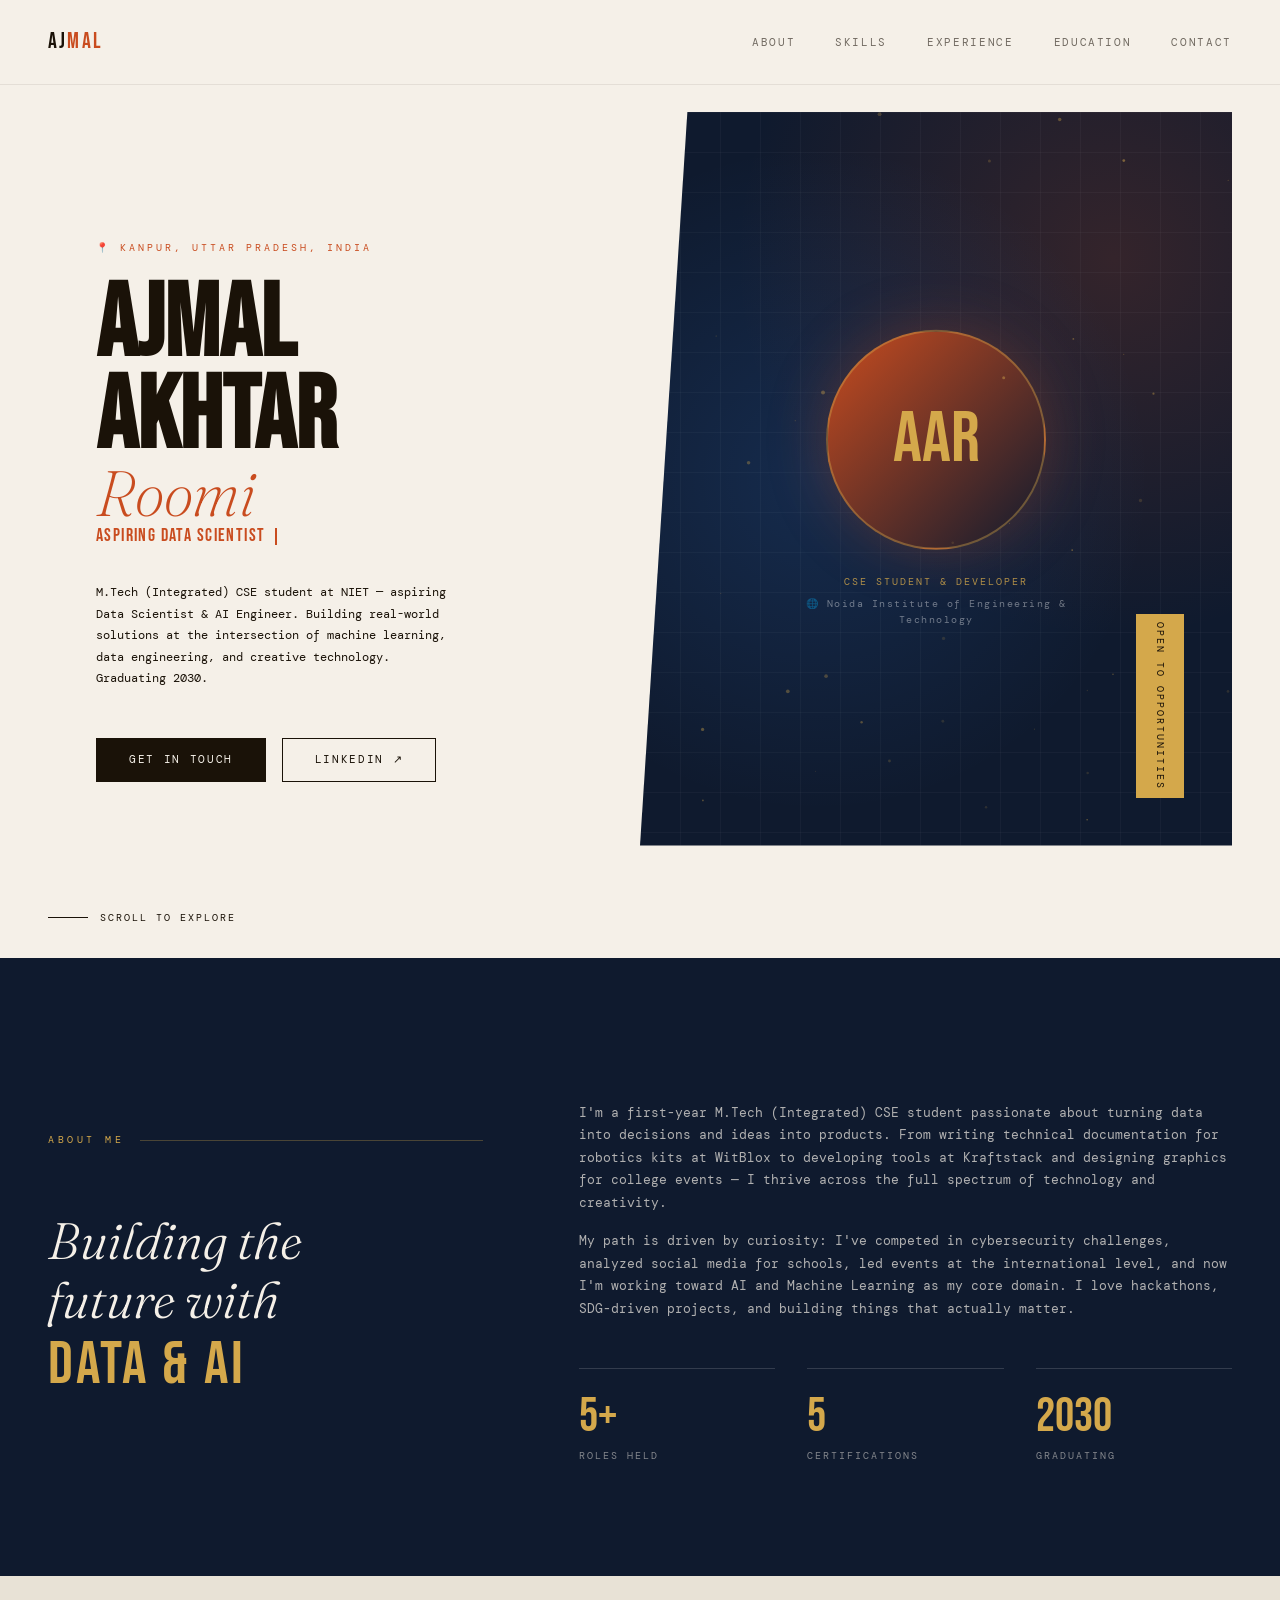
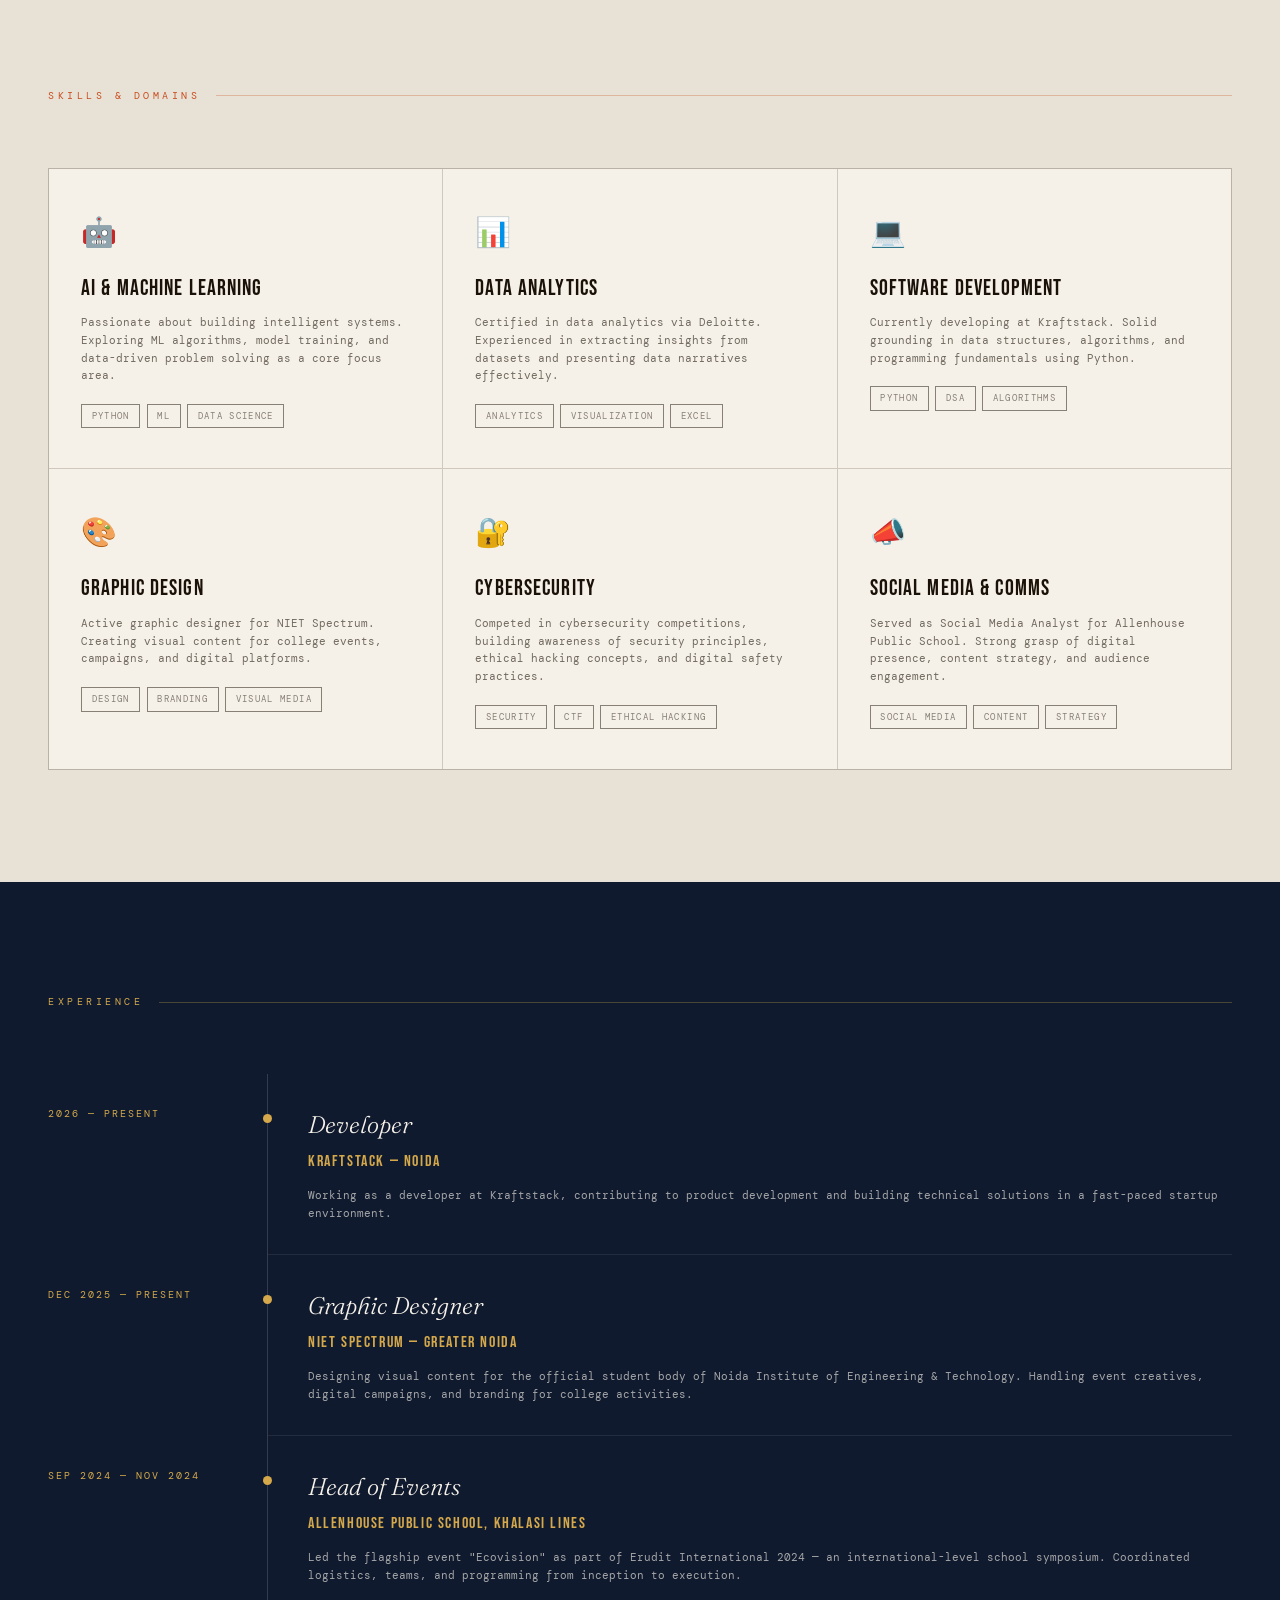
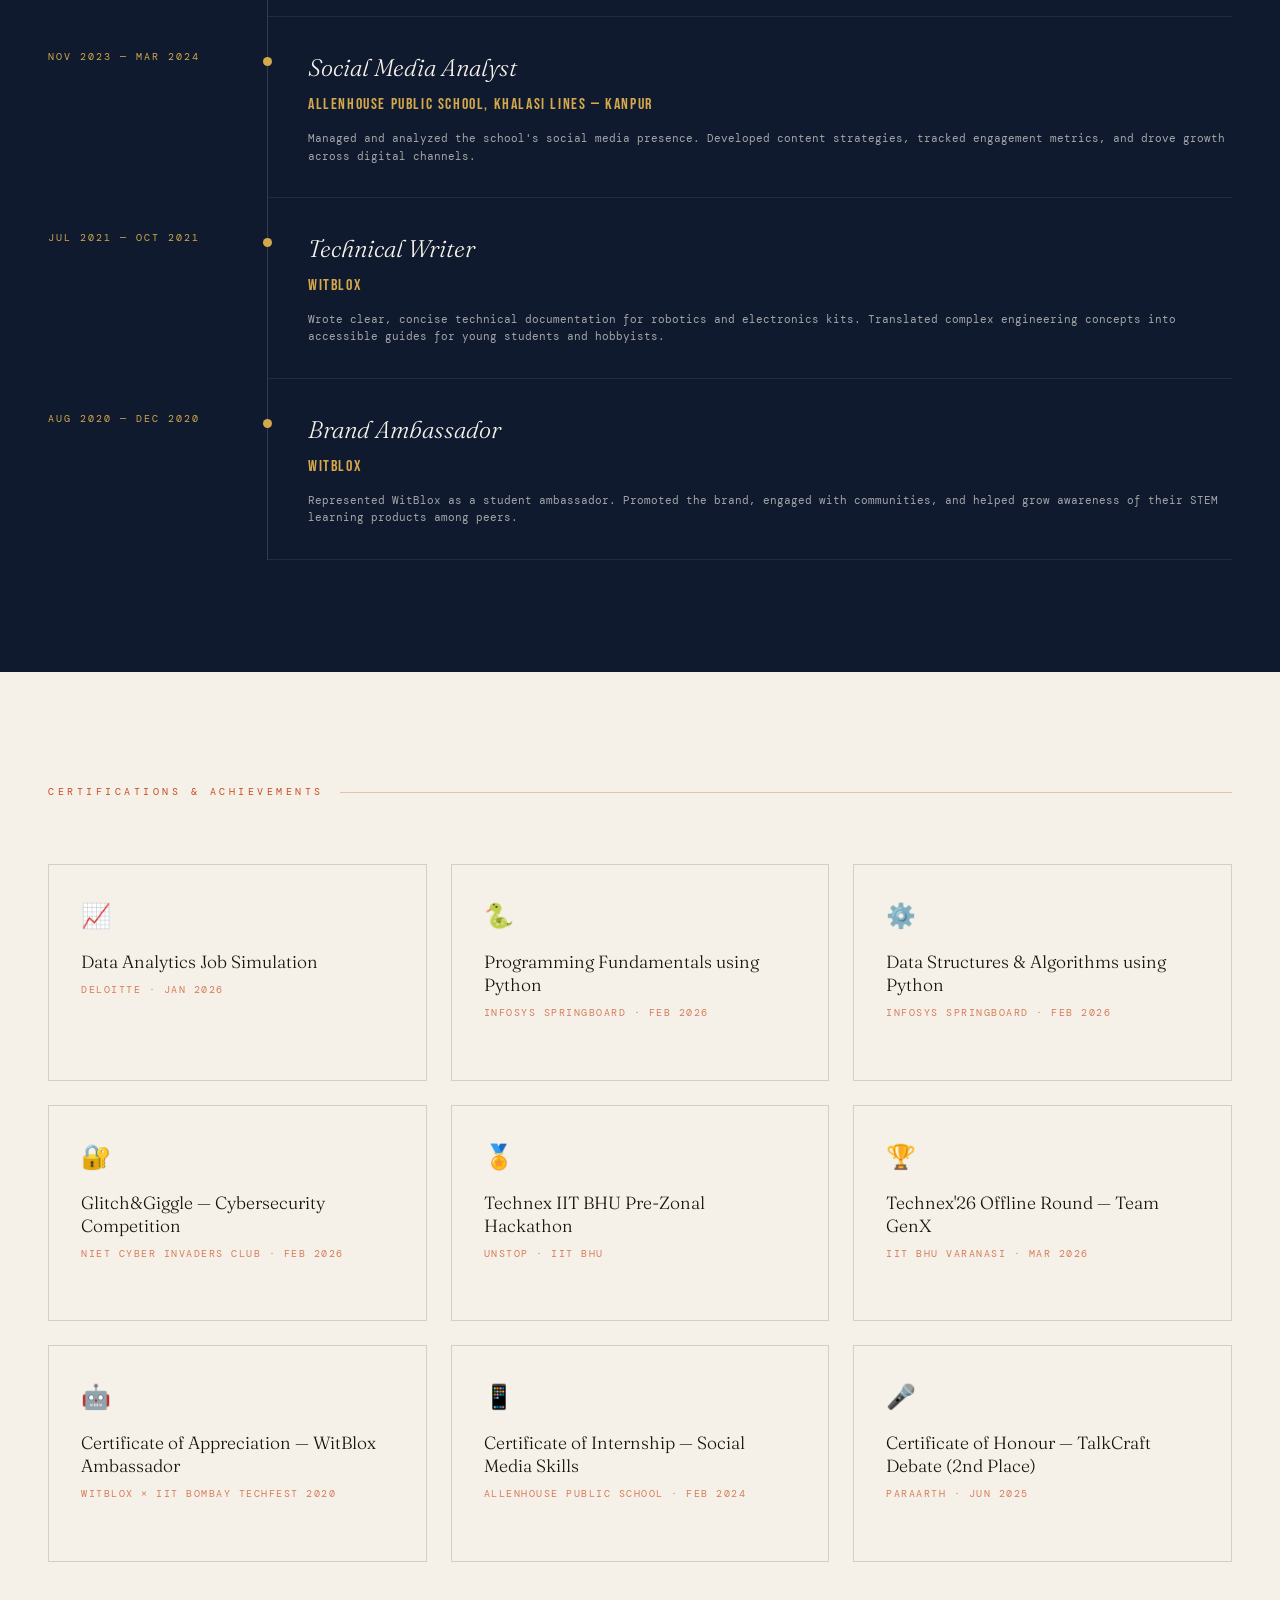
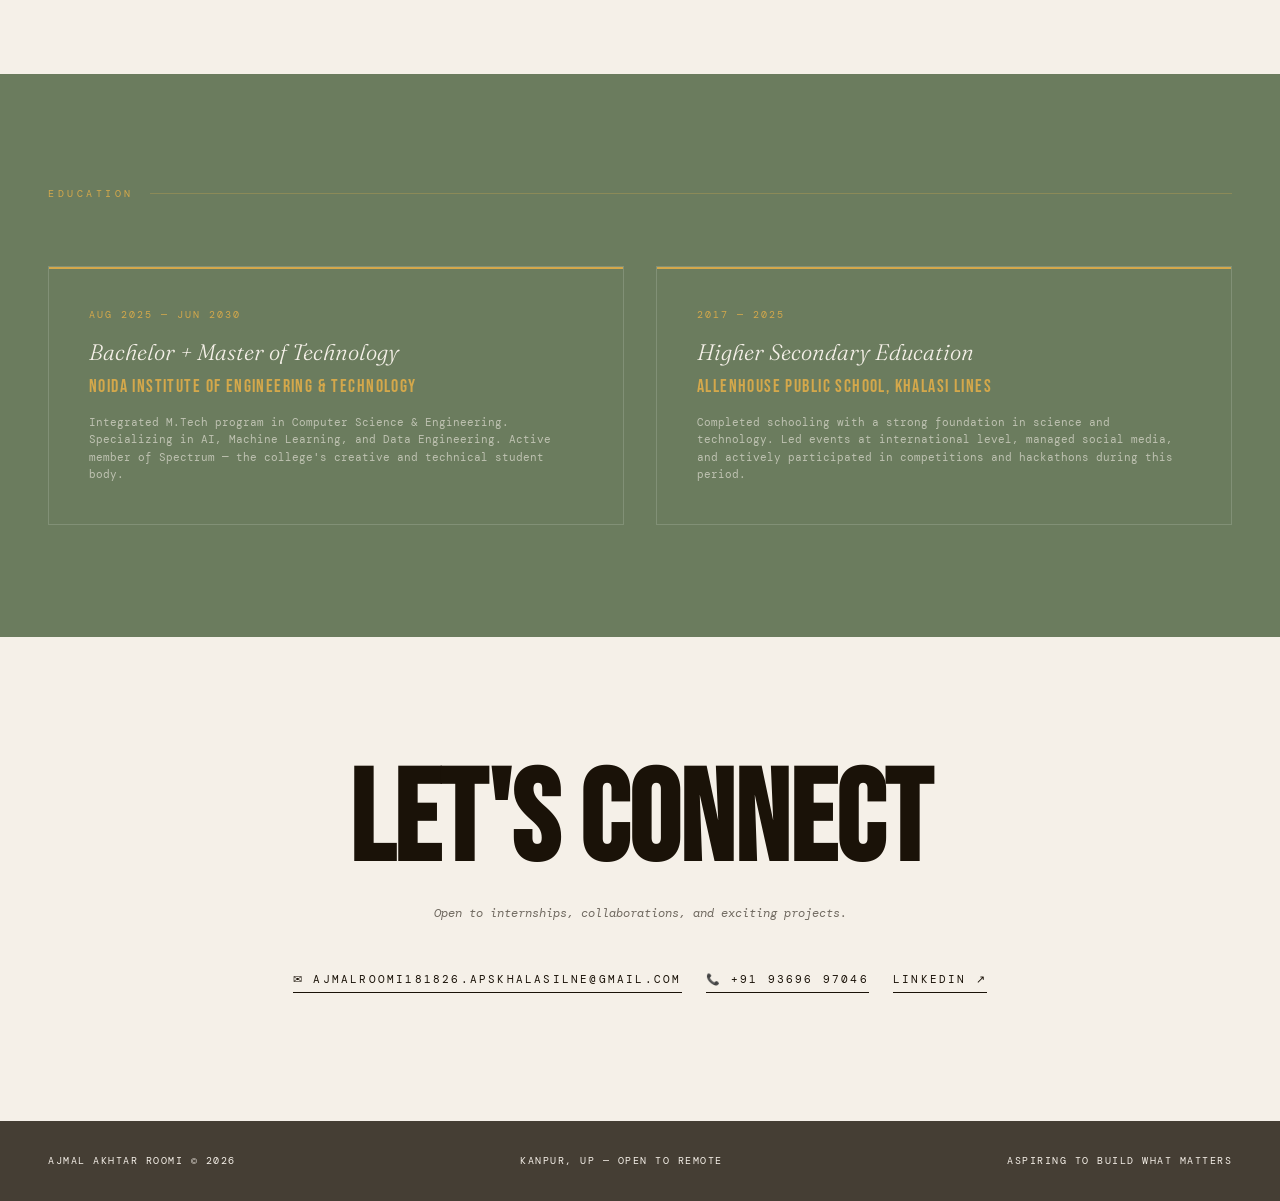
==== commit f4016489: "rename" ====
--- a/index.html
+++ b/index.html
@@ -1,116 +1,793 @@
-<!DOCTYPE html>
-<html lang="en">
-<head>
-  <meta charset="UTF-8">
-  <meta name="viewport" content="width=device-width, initial-scale=1.0">
-  <title>Ajmal Portfolio</title>
-  <link rel="stylesheet" href="style.css">
-  <script src="script.js" defer></script>
-</head>
-<body>
-  <!-- FIXED NAVBAR -->
-  <header>
-    <nav>
-      <ul>
-        <li><a href="#home">Home</a></li>
-        <li><a href="#about">About</a></li>
-        <li><a href="#services">Experience</a></li>
-        <li><a href="#contact">Contact</a></li>
-      </ul>
-    </nav>
-  </header>
-
-  <!-- MAIN CONTENT -->
-  <main>
-    <!-- FULL-SCREEN HERO (FIRST VIEW ONLY) -->
-    <section id="home" class="hero">
-      <div class="photo"></div>
-      <div class="intro">
-        <h1>AJMAL AKHTAR ROOMI</h1>
-        <p>A COMPUTER SCIENCE STUDENT AND A PASSIONATE GRAPHIC DESIGNER</p>
-      </div>
-    </section>
-
-    <!-- REST OF PAGE, ONLY AFTER SCROLL -->
-    <section id="about">
-      <h2>Software Skills</h2>
-      <div class="skills-list">
-        <div class="skill">PHOTOSHOP</div>
-        <div class="skill">ILLUSTRATOR</div>
-        <div class="skill">CANVA</div>
-        <div class="skill">PYTHON</div>
-        <div class="skill">C LANGUAGE</div>
-        <div class="skill">WEB DEVELOPMENT</div>
-      </div>
-    </section>
-
-    <section>
-      <h2>Languages</h2>
-      <ul>
-        <li>English</li>
-        <li>Hindi</li>
-        <li>Urdu</li>
-      </ul>
-    </section>
-
-    <section>
-      <h2>Personal Skills</h2>
-      <ul>
-        <li>Creativity</li>
-        <li>Team Work</li>
-        <li>Organisation</li>
-        <li>Work under pressure</li>
-        <li>Flexible Timings</li>
-        <li>Leadership</li>
-      </ul>
-    </section>
-
-    <section id="services">
-      <h2>Experience</h2>
-      <div class="experience-item">
-        <span>2025 – Present:</span> Graphic Designer, Noida Institute of Engineering and Technology, spectrum
-      </div>
-      <div class="experience-item">
-        <span>2023 – 2025:</span> Social Media Analyst, Internship, Allenhouse Public School
-      </div>
-      <div class="experience-item">
-        <span>June 2024 – November 2024:</span> Event Manaager, Erudit Internatinal, Allenhouse Public School
-      </div>
-      <div class="experience-item">
-        <span>Jul 2021 – Oct 2021:</span> Technical Writer, Internship, Witblox
-      <div class="experience-item">
-        <span>Jun 2020 – Dec 2020:</span> Ambassador, Techfest, IIT Bombay
-      </div>
-    </section>
-
-    <section>
-      <h2>Education</h2>
-      <p>Higher Senior Secondary Education - Allenhouse Public School</p>
-      <p>Mtech(integrated course) - Noida Institute Of Engineering and technology</p>
-    </section>
-
-    <section id="contact">
-      <h2>Design Skills</h2>
-      <ul>
-        <li>Creativity</li>
-        <li>Planning & Strategy</li>
-        <li>Signs & Typography</li>
-        <li>Layout</li>
-        <li>Grid</li>
-        <li>Color Sense</li>
-        <li>Inspiration</li>
-      </ul>
-    </section>
-
-    <section>
-      <h2>Hobbies & Interests</h2>
-      <ul>
-        <li>Coding</li>
-        <li>Photography</li>
-        <li>Drawing</li>
-        <li>Travel</li>
-      </ul>
-    </section>
-  </main>
-</body>
-</html>
+<!DOCTYPE html>
+<html lang="en">
+<head>
+<meta charset="UTF-8">
+<meta name="viewport" content="width=device-width, initial-scale=1.0">
+<title>Ajmal Akhtar Roomi — CSE Student & AI Aspirant</title>
+<link href="https://fonts.googleapis.com/css2?family=Bebas+Neue&family=DM+Mono:ital,wght@0,300;0,400;1,300&family=Fraunces:ital,opsz,wght@0,9..144,300;1,9..144,200&display=swap" rel="stylesheet">
+<style>
+  *, *::before, *::after { box-sizing: border-box; margin: 0; padding: 0; }
+  :root {
+    --cream: #f5f0e8;
+    --ink: #1a1208;
+    --rust: #c94c1f;
+    --gold: #d4a84b;
+    --sage: #6b7c5e;
+    --mist: #e8e2d6;
+    --deep: #0f1a2e;
+    --electric: #3a8eff;
+  }
+  html { scroll-behavior: smooth; }
+  body { background: var(--cream); color: var(--ink); font-family: 'DM Mono', monospace; font-size: 13px; line-height: 1.6; overflow-x: hidden; }
+
+  /* CURSOR */
+  body.has-mouse { cursor: none; }
+  body.has-mouse a, body.has-mouse button, body.has-mouse .btn,
+  body.has-mouse .skill-card, body.has-mouse .cert-card { cursor: none; }
+  #cur { position: fixed; top:0; left:0; width:12px; height:12px; background:var(--rust); border-radius:50%; pointer-events:none; z-index:9999; transform:translate(-50%,-50%); transition:width .18s,height .18s; opacity:0; display:none; }
+  #cur-ring { position:fixed; top:0; left:0; width:36px; height:36px; border:1.5px solid var(--rust); border-radius:50%; pointer-events:none; z-index:9998; transform:translate(-50%,-50%); transition:width .28s,height .28s; opacity:0; display:none; }
+  body.has-mouse #cur { display:block; }
+  body.has-mouse #cur-ring { display:block; }
+
+  /* NAV */
+  nav { position:fixed; top:0; left:0; right:0; z-index:100; display:flex; justify-content:space-between; align-items:center; padding:1.5rem 3rem; background:rgba(245,240,232,0.85); backdrop-filter:blur(10px); border-bottom:1px solid rgba(26,18,8,0.08); }
+  .nav-logo { font-family:'Bebas Neue',sans-serif; font-size:1.4rem; letter-spacing:.1em; color:var(--ink); }
+  .nav-logo span { color:var(--rust); }
+  .nav-links { display:flex; gap:2.5rem; list-style:none; }
+  .nav-links a { color:var(--ink); text-decoration:none; font-size:11px; letter-spacing:.15em; text-transform:uppercase; opacity:.6; transition:opacity .2s; }
+  .nav-links a:hover { opacity:1; }
+
+  /* HERO */
+  .hero { min-height:100vh; display:grid; grid-template-columns:1fr 1fr; position:relative; overflow:hidden; }
+  .hero-left { display:flex; flex-direction:column; justify-content:flex-end; padding:8rem 3rem 4rem; z-index:2; }
+  .hero-tag { font-size:10px; letter-spacing:.3em; text-transform:uppercase; color:var(--rust); margin-bottom:1.5rem; opacity:0; animation:fadeUp .8s .3s forwards; }
+  .hero-name { font-family:'Bebas Neue',sans-serif; font-size:clamp(4rem,8vw,8rem); line-height:.9; color:var(--ink); opacity:0; animation:fadeUp .8s .5s forwards; }
+  .hero-name span { display:block; color:var(--rust); font-family:'Fraunces',serif; font-style:italic; font-size:clamp(2.5rem,5vw,4.5rem); font-weight:200; }
+  .hero-desc { margin-top:2rem; max-width:360px; opacity:0; font-size:12px; line-height:1.8; animation:fadeUp .8s .7s forwards; }
+  .hero-cta { margin-top:3rem; display:flex; gap:1rem; opacity:0; animation:fadeUp .8s .9s forwards; flex-wrap:wrap; }
+  .btn { display:inline-block; padding:.75rem 2rem; font-family:'DM Mono',monospace; font-size:11px; letter-spacing:.15em; text-transform:uppercase; text-decoration:none; transition:all .25s; }
+  .btn-primary { background:var(--ink); color:var(--cream); border:1px solid var(--ink); }
+  .btn-primary:hover { background:var(--rust); border-color:var(--rust); }
+  .btn-ghost { background:transparent; color:var(--ink); border:1px solid var(--ink); }
+  .btn-ghost:hover { background:var(--ink); color:var(--cream); }
+  .hero-right { position:relative; overflow:hidden; }
+  .hero-image-box { position:absolute; inset:0; background:var(--deep); clip-path:polygon(8% 0%,100% 0%,100% 100%,0% 100%); overflow:hidden; }
+  .hero-bg-pattern { position:absolute; inset:0; background-image: radial-gradient(circle at 30% 50%, rgba(58,142,255,0.15) 0%, transparent 60%), radial-gradient(circle at 80% 20%, rgba(201,76,31,0.2) 0%, transparent 50%); }
+  .hero-grid { position:absolute; inset:0; background-image: linear-gradient(rgba(255,255,255,0.03) 1px, transparent 1px), linear-gradient(90deg, rgba(255,255,255,0.03) 1px, transparent 1px); background-size:40px 40px; }
+  .avatar-box { position:absolute; top:50%; left:50%; transform:translate(-50%,-50%); text-align:center; }
+  .avatar-circle { width:220px; height:220px; border-radius:50%; background:linear-gradient(135deg, var(--rust) 0%, var(--deep) 100%); display:flex; align-items:center; justify-content:center; margin:0 auto 1.5rem; border:2px solid rgba(212,168,75,0.4); box-shadow:0 0 60px rgba(201,76,31,0.3); overflow:hidden; position:relative; cursor:pointer; }
+  .avatar-circle img { width:100%; height:100%; object-fit:cover; border-radius:50%; display:none; }
+  .avatar-circle img.loaded { display:block; }
+  .avatar-initials { font-family:'Bebas Neue',sans-serif; font-size:4.5rem; color:var(--gold); position:absolute; }
+  .avatar-upload-hint { position:absolute; inset:0; border-radius:50%; background:rgba(0,0,0,0.6); display:flex; flex-direction:column; align-items:center; justify-content:center; opacity:0; transition:opacity .25s; gap:4px; pointer-events:none; }
+  .avatar-circle:hover .avatar-upload-hint { opacity:1; }
+  .avatar-upload-hint span { font-size:1.5rem; }
+  .avatar-upload-hint p { font-size:9px; letter-spacing:.15em; text-transform:uppercase; color:var(--gold); }
+  #photoInput { display:none; }
+  .hero-badge { font-size:10px; letter-spacing:.2em; text-transform:uppercase; color:var(--gold); opacity:.8; }
+  .hero-location { font-size:10px; letter-spacing:.15em; color:rgba(255,255,255,.4); margin-top:.4rem; }
+  .hero-floater { position:absolute; bottom:3rem; right:3rem; background:var(--gold); color:var(--ink); padding:.5rem 1rem; font-size:10px; letter-spacing:.2em; text-transform:uppercase; writing-mode:vertical-rl; transform:rotate(180deg); opacity:0; animation:fadeUp .8s 1.2s forwards; }
+  .scroll-hint { position:absolute; bottom:2rem; left:3rem; display:flex; align-items:center; gap:.75rem; font-size:10px; letter-spacing:.2em; text-transform:uppercase; opacity:0; animation:fadeUp .8s 1.4s forwards; }
+  .scroll-line { width:40px; height:1px; background:var(--ink); animation:scroll-line 2s 2s infinite; }
+
+  /* SECTIONS */
+  section { padding:7rem 3rem; position:relative; }
+  .section-label { font-size:10px; letter-spacing:.35em; text-transform:uppercase; color:var(--rust); margin-bottom:4rem; display:flex; align-items:center; gap:1rem; }
+  .section-label::after { content:''; flex:1; height:1px; background:currentColor; opacity:.3; }
+
+  /* ABOUT */
+  .about { background:var(--deep); color:var(--cream); display:grid; grid-template-columns:1fr 1.5fr; gap:6rem; align-items:center; }
+  .about .section-label { color:var(--gold); }
+  .about-heading { font-family:'Fraunces',serif; font-size:clamp(2.5rem,4vw,4rem); font-weight:300; font-style:italic; line-height:1.15; }
+  .about-heading em { font-style:normal; color:var(--gold); font-family:'Bebas Neue',sans-serif; font-size:1.2em; letter-spacing:.05em; }
+  .about-text { opacity:.7; margin-top:2rem; font-size:12.5px; line-height:1.8; }
+  .stats-row { display:grid; grid-template-columns:repeat(3,1fr); gap:2rem; margin-top:3rem; }
+  .stat { border-top:1px solid rgba(255,255,255,.15); padding-top:1.5rem; }
+  .stat-number { font-family:'Bebas Neue',sans-serif; font-size:3rem; color:var(--gold); line-height:1; }
+  .stat-label { font-size:10px; letter-spacing:.2em; text-transform:uppercase; opacity:.5; margin-top:.4rem; }
+
+  /* SKILLS */
+  .skills-section { background:var(--mist); }
+  .skills-grid { display:grid; grid-template-columns:repeat(3,1fr); gap:1px; background:rgba(26,18,8,.12); border:1px solid rgba(26,18,8,.12); }
+  .skill-card { background:var(--cream); padding:2.5rem 2rem; transition:background .25s; position:relative; overflow:hidden; }
+  .skill-card::before { content:''; position:absolute; bottom:0; left:0; right:0; height:3px; background:var(--rust); transform:scaleX(0); transform-origin:left; transition:transform .3s; }
+  .skill-card:hover::before { transform:scaleX(1); }
+  .skill-card:hover { background:var(--deep); color:var(--cream); }
+  .skill-icon { font-size:1.8rem; margin-bottom:1rem; display:block; }
+  .skill-name { font-family:'Bebas Neue',sans-serif; font-size:1.4rem; letter-spacing:.05em; margin-bottom:.5rem; }
+  .skill-desc { font-size:11px; opacity:.6; line-height:1.6; }
+  .skill-tags { display:flex; flex-wrap:wrap; gap:.4rem; margin-top:1.2rem; }
+  .tag { font-size:9px; letter-spacing:.15em; text-transform:uppercase; padding:.25rem .6rem; border:1px solid currentColor; opacity:.5; }
+
+  /* EXPERIENCE */
+  .experience { background:var(--deep); color:var(--cream); }
+  .experience .section-label { color:var(--gold); }
+  .timeline { display:grid; grid-template-columns:220px 1fr; }
+  .timeline-item { display:contents; }
+  .timeline-date { padding:2rem 2rem 2rem 0; border-right:1px solid rgba(255,255,255,.15); font-size:10px; letter-spacing:.2em; color:var(--gold); text-transform:uppercase; }
+  .timeline-content { padding:2rem 0 2rem 2.5rem; border-bottom:1px solid rgba(255,255,255,.08); position:relative; }
+  .timeline-content::before { content:''; position:absolute; left:-5px; top:2.5rem; width:9px; height:9px; background:var(--gold); border-radius:50%; }
+  .timeline-role { font-family:'Fraunces',serif; font-size:1.5rem; font-weight:300; font-style:italic; margin-bottom:.3rem; }
+  .timeline-company { font-family:'Bebas Neue',sans-serif; font-size:1rem; letter-spacing:.1em; color:var(--gold); }
+  .timeline-detail { font-size:11px; opacity:.65; margin-top:.75rem; line-height:1.6; }
+
+  /* CERTIFICATIONS */
+  .certs-section { background:var(--cream); }
+  .certs-grid { display:grid; grid-template-columns:repeat(3,1fr); gap:1.5rem; }
+  .cert-card { border:1px solid rgba(26,18,8,.15); padding:2rem; position:relative; overflow:hidden; transition:all .3s; }
+  .cert-card::after { content:''; position:absolute; top:0; left:0; width:4px; height:100%; background:var(--rust); transform:scaleY(0); transform-origin:top; transition:transform .3s; }
+  .cert-card:hover::after { transform:scaleY(1); }
+  .cert-card:hover { border-color:var(--rust); background:var(--mist); }
+  .cert-icon { font-size:1.5rem; margin-bottom:1rem; display:block; }
+  .cert-name { font-family:'Fraunces',serif; font-size:1.1rem; font-weight:300; line-height:1.3; margin-bottom:.5rem; }
+  .cert-issuer { font-size:10px; letter-spacing:.15em; text-transform:uppercase; color:var(--rust); opacity:.7; }
+
+  /* EDUCATION */
+  .education { background:var(--sage); color:var(--cream); }
+  .education .section-label { color:var(--gold); }
+  .edu-grid { display:grid; grid-template-columns:1fr 1fr; gap:2rem; }
+  .edu-card { border:1px solid rgba(255,255,255,.15); padding:2.5rem; position:relative; }
+  .edu-card::before { content:''; position:absolute; top:0; left:0; right:0; height:2px; background:var(--gold); }
+  .edu-year { font-size:10px; letter-spacing:.2em; color:var(--gold); text-transform:uppercase; margin-bottom:1rem; }
+  .edu-degree { font-family:'Fraunces',serif; font-size:1.4rem; font-weight:300; font-style:italic; line-height:1.2; margin-bottom:.5rem; }
+  .edu-school { font-family:'Bebas Neue',sans-serif; font-size:1.1rem; letter-spacing:.08em; color:var(--gold); }
+  .edu-detail { font-size:11px; opacity:.6; margin-top:.75rem; line-height:1.6; }
+
+  /* CONTACT */
+  .contact-section { background:var(--cream); text-align:center; padding:8rem 3rem; }
+  .contact-heading { font-family:'Bebas Neue',sans-serif; font-size:clamp(4rem,10vw,9rem); line-height:.9; position:relative; display:inline-block; }
+  .contact-heading::after { content:attr(data-text); position:absolute; left:4px; top:4px; color:var(--rust); z-index:-1; }
+  .contact-sub { font-size:12px; opacity:.6; margin-top:1.5rem; margin-bottom:3rem; font-style:italic; }
+  .contact-links { display:flex; justify-content:center; flex-wrap:wrap; gap:1.5rem; }
+  .contact-link { display:inline-flex; align-items:center; gap:.5rem; font-size:11px; letter-spacing:.2em; text-transform:uppercase; color:var(--ink); text-decoration:none; border-bottom:1px solid var(--ink); padding-bottom:3px; transition:all .2s; }
+  .contact-link:hover { color:var(--rust); border-color:var(--rust); }
+
+  /* FOOTER */
+  footer { background:var(--ink); color:var(--cream); padding:2rem 3rem; display:flex; justify-content:space-between; align-items:center; opacity:.8; font-size:10px; letter-spacing:.15em; text-transform:uppercase; }
+
+  /* ANIMATIONS */
+  @keyframes blink { 0%,100%{opacity:1} 50%{opacity:0} }
+  @keyframes fadeUp { from{opacity:0;transform:translateY(30px)} to{opacity:1;transform:translateY(0)} }
+  @keyframes scroll-line { 0%,100%{transform:scaleX(1);opacity:1} 50%{transform:scaleX(.4);opacity:.4} }
+  .fade-in { opacity:0; transform:translateY(24px); transition:opacity .7s,transform .7s; }
+  .fade-in.visible { opacity:1; transform:none; }
+
+  /* RESPONSIVE */
+  @media (max-width:768px) {
+    nav { padding:1rem 1.5rem; }
+    .nav-links { display:none; }
+    .hero { grid-template-columns:1fr; }
+    .hero-right { display:none; }
+    .hero-left { padding:7rem 1.5rem 3rem; }
+    section { padding:4rem 1.5rem; }
+    .about { grid-template-columns:1fr; gap:3rem; }
+    .skills-grid { grid-template-columns:1fr 1fr; }
+    .certs-grid { grid-template-columns:1fr; }
+    .edu-grid { grid-template-columns:1fr; }
+    .timeline { grid-template-columns:140px 1fr; }
+    footer { flex-direction:column; gap:.5rem; text-align:center; }
+    .stats-row { grid-template-columns:repeat(3,1fr); gap:1rem; }
+  }
+
+  /* CERT MODAL */
+  .cert-modal-overlay {
+    display:none; position:fixed; inset:0; z-index:10000;
+    background:rgba(10,10,20,0.92); backdrop-filter:blur(8px);
+    align-items:center; justify-content:center;
+    padding:2rem;
+  }
+  .cert-modal-overlay.active { display:flex; }
+  .cert-modal {
+    position:relative; max-width:900px; width:100%;
+    max-height:90vh; display:flex; flex-direction:column;
+    background:var(--ink); border:1px solid rgba(212,168,75,0.3);
+  }
+  .cert-modal-header {
+    display:flex; justify-content:space-between; align-items:center;
+    padding:1rem 1.5rem; border-bottom:1px solid rgba(255,255,255,0.1);
+    background:rgba(255,255,255,0.03);
+  }
+  .cert-modal-title {
+    font-family:'Bebas Neue',sans-serif; font-size:1.1rem;
+    letter-spacing:.08em; color:var(--gold);
+  }
+  .cert-modal-close {
+    background:none; border:1px solid rgba(255,255,255,.3);
+    color:var(--cream); font-size:1.2rem; width:32px; height:32px;
+    display:flex; align-items:center; justify-content:center;
+    cursor:pointer; transition:all .2s; font-family:monospace;
+  }
+  .cert-modal-close:hover { background:var(--rust); border-color:var(--rust); }
+  .cert-modal-body {
+    flex:1; overflow:auto; display:flex; align-items:center; justify-content:center;
+    padding:1.5rem; min-height:300px;
+  }
+  .cert-modal-body img {
+    max-width:100%; max-height:75vh; object-fit:contain;
+    box-shadow:0 20px 60px rgba(0,0,0,.6);
+  }
+  .cert-modal-body iframe {
+    width:100%; height:75vh; border:none;
+  }
+  /* Card hover hint */
+  .cert-view-hint {
+    font-size:9px; letter-spacing:.2em; text-transform:uppercase;
+    color:var(--rust); margin-top:.75rem; opacity:0;
+    transition:opacity .2s;
+  }
+  .cert-card:hover .cert-view-hint { opacity:1; }
+  .cert-card { cursor:pointer; }
+
+</style>
+</head>
+<body>
+
+<div id="scrollBar" style="position:fixed;top:0;left:0;height:3px;background:var(--rust);z-index:9999;width:0%;transition:width .1s;"></div>
+<div id="cur"></div>
+<div id="cur-ring"></div>
+
+<nav>
+  <div class="nav-logo">AJ<span>MAL</span></div>
+  <ul class="nav-links">
+    <li><a href="#about">About</a></li>
+    <li><a href="#skills">Skills</a></li>
+    <li><a href="#experience">Experience</a></li>
+    <li><a href="#education">Education</a></li>
+    <li><a href="#contact">Contact</a></li>
+  </ul>
+</nav>
+
+<!-- HERO -->
+<section class="hero" id="home">
+  <div class="hero-left">
+    <p class="hero-tag">&#128205; Kanpur, Uttar Pradesh, India</p>
+    <h1 class="hero-name">
+      Ajmal<br>Akhtar
+      <span>Roomi</span>
+    </h1>
+    <p class="hero-tag-typing"><span id="typingText" style="color:var(--rust);font-family:'Bebas Neue',sans-serif;font-size:1.1rem;letter-spacing:.08em;"></span><span style="border-right:2px solid var(--rust);animation:blink 0.8s infinite;margin-left:2px;">&nbsp;</span></p>
+  <p class="hero-desc">M.Tech (Integrated) CSE student at NIET — aspiring Data Scientist & AI Engineer. Building real-world solutions at the intersection of machine learning, data engineering, and creative technology. Graduating 2030.</p>
+    <div class="hero-cta">
+      <a href="#contact" class="btn btn-primary">Get in Touch</a>
+      <a href="https://www.linkedin.com/in/ajmal-akhtar-roomi-4796a1314/" target="_blank" class="btn btn-ghost">LinkedIn ↗</a>
+    </div>
+  </div>
+  <div class="hero-right">
+    <div class="hero-image-box"><canvas id="heroCanvas" style="position:absolute;inset:0;width:100%;height:100%;z-index:1;pointer-events:none;"></canvas>
+      <div class="hero-bg-pattern"></div>
+      <div class="hero-grid"></div>
+      <div class="avatar-box">
+        <input type="file" id="photoInput" accept="image/*" onchange="loadPhoto(event)">
+        <div class="avatar-circle" onclick="document.getElementById('photoInput').click()">
+          <img id="avatarImg" alt="Ajmal Akhtar Roomi">
+          <span class="avatar-initials" id="avatarInitials">AAR</span>
+          <div class="avatar-upload-hint">
+            <span>📷</span>
+            <p>Add Photo</p>
+          </div>
+        </div>
+        <p class="hero-badge">CSE Student &amp; Developer</p>
+        <p class="hero-location">&#127760; Noida Institute of Engineering &amp; Technology</p>
+      </div>
+    </div>
+    <div class="hero-floater">Open to Opportunities</div>
+  </div>
+  <div class="scroll-hint">
+    <span class="scroll-line"></span>
+    Scroll to explore
+  </div>
+</section>
+
+<!-- ABOUT -->
+<section class="about" id="about">
+  <div>
+    <p class="section-label">About Me</p>
+    <h2 class="about-heading">
+      Building the<br>future with<br><em>Data & AI</em>
+    </h2>
+  </div>
+  <div class="fade-in">
+    <p class="about-text">
+      I'm a first-year M.Tech (Integrated) CSE student passionate about turning data into decisions and ideas into products. From writing technical documentation for robotics kits at WitBlox to developing tools at Kraftstack and designing graphics for college events — I thrive across the full spectrum of technology and creativity.
+    </p>
+    <p class="about-text" style="margin-top:1rem;">
+      My path is driven by curiosity: I've competed in cybersecurity challenges, analyzed social media for schools, led events at the international level, and now I'm working toward AI and Machine Learning as my core domain. I love hackathons, SDG-driven projects, and building things that actually matter.
+    </p>
+    <div class="stats-row">
+      <div class="stat">
+        <div class="stat-number">5+</div>
+        <div class="stat-label">Roles Held</div>
+      </div>
+      <div class="stat">
+        <div class="stat-number">5</div>
+        <div class="stat-label">Certifications</div>
+      </div>
+      <div class="stat">
+        <div class="stat-number">2030</div>
+        <div class="stat-label">Graduating</div>
+      </div>
+    </div>
+  </div>
+</section>
+
+<!-- SKILLS -->
+<section class="skills-section" id="skills">
+  <p class="section-label">Skills & Domains</p>
+  <div class="skills-grid fade-in">
+    <div class="skill-card">
+      <span class="skill-icon">🤖</span>
+      <div class="skill-name">AI & Machine Learning</div>
+      <div class="skill-desc">Passionate about building intelligent systems. Exploring ML algorithms, model training, and data-driven problem solving as a core focus area.</div>
+      <div class="skill-tags">
+        <span class="tag">Python</span>
+        <span class="tag">ML</span>
+        <span class="tag">Data Science</span>
+      </div>
+    </div>
+    <div class="skill-card">
+      <span class="skill-icon">📊</span>
+      <div class="skill-name">Data Analytics</div>
+      <div class="skill-desc">Certified in data analytics via Deloitte. Experienced in extracting insights from datasets and presenting data narratives effectively.</div>
+      <div class="skill-tags">
+        <span class="tag">Analytics</span>
+        <span class="tag">Visualization</span>
+        <span class="tag">Excel</span>
+      </div>
+    </div>
+    <div class="skill-card">
+      <span class="skill-icon">💻</span>
+      <div class="skill-name">Software Development</div>
+      <div class="skill-desc">Currently developing at Kraftstack. Solid grounding in data structures, algorithms, and programming fundamentals using Python.</div>
+      <div class="skill-tags">
+        <span class="tag">Python</span>
+        <span class="tag">DSA</span>
+        <span class="tag">Algorithms</span>
+      </div>
+    </div>
+    <div class="skill-card">
+      <span class="skill-icon">🎨</span>
+      <div class="skill-name">Graphic Design</div>
+      <div class="skill-desc">Active graphic designer for NIET Spectrum. Creating visual content for college events, campaigns, and digital platforms.</div>
+      <div class="skill-tags">
+        <span class="tag">Design</span>
+        <span class="tag">Branding</span>
+        <span class="tag">Visual Media</span>
+      </div>
+    </div>
+    <div class="skill-card">
+      <span class="skill-icon">🔐</span>
+      <div class="skill-name">Cybersecurity</div>
+      <div class="skill-desc">Competed in cybersecurity competitions, building awareness of security principles, ethical hacking concepts, and digital safety practices.</div>
+      <div class="skill-tags">
+        <span class="tag">Security</span>
+        <span class="tag">CTF</span>
+        <span class="tag">Ethical Hacking</span>
+      </div>
+    </div>
+    <div class="skill-card">
+      <span class="skill-icon">📣</span>
+      <div class="skill-name">Social Media & Comms</div>
+      <div class="skill-desc">Served as Social Media Analyst for Allenhouse Public School. Strong grasp of digital presence, content strategy, and audience engagement.</div>
+      <div class="skill-tags">
+        <span class="tag">Social Media</span>
+        <span class="tag">Content</span>
+        <span class="tag">Strategy</span>
+      </div>
+    </div>
+  </div>
+</section>
+
+<!-- EXPERIENCE -->
+<section class="experience" id="experience">
+  <p class="section-label">Experience</p>
+  <div class="timeline fade-in">
+
+    <div class="timeline-item">
+      <div class="timeline-date">2026 — Present</div>
+      <div class="timeline-content">
+        <div class="timeline-role">Developer</div>
+        <div class="timeline-company">Kraftstack — Noida</div>
+        <div class="timeline-detail">Working as a developer at Kraftstack, contributing to product development and building technical solutions in a fast-paced startup environment.</div>
+      </div>
+    </div>
+
+    <div class="timeline-item">
+      <div class="timeline-date">Dec 2025 — Present</div>
+      <div class="timeline-content">
+        <div class="timeline-role">Graphic Designer</div>
+        <div class="timeline-company">NIET Spectrum — Greater Noida</div>
+        <div class="timeline-detail">Designing visual content for the official student body of Noida Institute of Engineering & Technology. Handling event creatives, digital campaigns, and branding for college activities.</div>
+      </div>
+    </div>
+
+    <div class="timeline-item">
+      <div class="timeline-date">Sep 2024 — Nov 2024</div>
+      <div class="timeline-content">
+        <div class="timeline-role">Head of Events</div>
+        <div class="timeline-company">Allenhouse Public School, Khalasi Lines</div>
+        <div class="timeline-detail">Led the flagship event "Ecovision" as part of Erudit International 2024 — an international-level school symposium. Coordinated logistics, teams, and programming from inception to execution.</div>
+      </div>
+    </div>
+
+    <div class="timeline-item">
+      <div class="timeline-date">Nov 2023 — Mar 2024</div>
+      <div class="timeline-content">
+        <div class="timeline-role">Social Media Analyst</div>
+        <div class="timeline-company">Allenhouse Public School, Khalasi Lines — Kanpur</div>
+        <div class="timeline-detail">Managed and analyzed the school's social media presence. Developed content strategies, tracked engagement metrics, and drove growth across digital channels.</div>
+      </div>
+    </div>
+
+    <div class="timeline-item">
+      <div class="timeline-date">Jul 2021 — Oct 2021</div>
+      <div class="timeline-content">
+        <div class="timeline-role">Technical Writer</div>
+        <div class="timeline-company">WitBlox</div>
+        <div class="timeline-detail">Wrote clear, concise technical documentation for robotics and electronics kits. Translated complex engineering concepts into accessible guides for young students and hobbyists.</div>
+      </div>
+    </div>
+
+    <div class="timeline-item">
+      <div class="timeline-date">Aug 2020 — Dec 2020</div>
+      <div class="timeline-content">
+        <div class="timeline-role">Brand Ambassador</div>
+        <div class="timeline-company">WitBlox</div>
+        <div class="timeline-detail">Represented WitBlox as a student ambassador. Promoted the brand, engaged with communities, and helped grow awareness of their STEM learning products among peers.</div>
+      </div>
+    </div>
+
+  </div>
+</section>
+
+<!-- CERTIFICATIONS -->
+<section class="certs-section" id="certifications">
+  <p class="section-label">Certifications & Achievements</p>
+  <div class="certs-grid fade-in">
+    <div class="cert-card" onclick="openCert('deloitte')" title="Click to view certificate">
+      <span class="cert-icon">📈</span>
+      <div class="cert-name">Data Analytics Job Simulation</div>
+      <div class="cert-issuer">Deloitte · Jan 2026</div>
+      <div class="cert-view-hint">Click to view ↗</div>
+    </div>
+    <div class="cert-card" onclick="openCert('infosys_python')" title="Click to view certificate">
+      <span class="cert-icon">🐍</span>
+      <div class="cert-name">Programming Fundamentals using Python</div>
+      <div class="cert-issuer">Infosys Springboard · Feb 2026</div>
+      <div class="cert-view-hint">Click to view ↗</div>
+    </div>
+    <div class="cert-card" onclick="openCert('infosys_dsa')" title="Click to view certificate">
+      <span class="cert-icon">⚙️</span>
+      <div class="cert-name">Data Structures & Algorithms using Python</div>
+      <div class="cert-issuer">Infosys Springboard · Feb 2026</div>
+      <div class="cert-view-hint">Click to view ↗</div>
+    </div>
+    <div class="cert-card" onclick="openCert('cyber')" title="Click to view certificate">
+      <span class="cert-icon">🔐</span>
+      <div class="cert-name">Glitch&Giggle — Cybersecurity Competition</div>
+      <div class="cert-issuer">NIET Cyber Invaders Club · Feb 2026</div>
+      <div class="cert-view-hint">Click to view ↗</div>
+    </div>
+    <div class="cert-card" onclick="openCert('technex_unstop')" title="Click to view certificate">
+      <span class="cert-icon">🏅</span>
+      <div class="cert-name">Technex IIT BHU Pre-Zonal Hackathon</div>
+      <div class="cert-issuer">Unstop · IIT BHU</div>
+      <div class="cert-view-hint">Click to view ↗</div>
+    </div>
+    <div class="cert-card" onclick="openCert('technex_iit')" title="Click to view certificate">
+      <span class="cert-icon">🏆</span>
+      <div class="cert-name">Technex'26 Offline Round — Team GenX</div>
+      <div class="cert-issuer">IIT BHU Varanasi · Mar 2026</div>
+      <div class="cert-view-hint">Click to view ↗</div>
+    </div>
+    <div class="cert-card" onclick="openCert('witblox')" title="Click to view certificate">
+      <span class="cert-icon">🤖</span>
+      <div class="cert-name">Certificate of Appreciation — WitBlox Ambassador</div>
+      <div class="cert-issuer">WitBlox × IIT Bombay Techfest 2020</div>
+      <div class="cert-view-hint">Click to view ↗</div>
+    </div>
+    <div class="cert-card" onclick="openCert('allenhouse')" title="Click to view certificate">
+      <span class="cert-icon">📱</span>
+      <div class="cert-name">Certificate of Internship — Social Media Skills</div>
+      <div class="cert-issuer">Allenhouse Public School · Feb 2024</div>
+      <div class="cert-view-hint">Click to view ↗</div>
+    </div>
+    <div class="cert-card" onclick="openCert('talkcraft')" title="Click to view certificate">
+      <span class="cert-icon">🎤</span>
+      <div class="cert-name">Certificate of Honour — TalkCraft Debate (2nd Place)</div>
+      <div class="cert-issuer">Paraarth · Jun 2025</div>
+      <div class="cert-view-hint">Click to view ↗</div>
+    </div>
+  </div>
+</div>
+</section>
+
+<!-- EDUCATION -->
+<section class="education" id="education">
+  <p class="section-label">Education</p>
+  <div class="edu-grid fade-in">
+    <div class="edu-card">
+      <div class="edu-year">Aug 2025 — Jun 2030</div>
+      <div class="edu-degree">Bachelor + Master of Technology</div>
+      <div class="edu-school">Noida Institute of Engineering & Technology</div>
+      <div class="edu-detail">Integrated M.Tech program in Computer Science & Engineering. Specializing in AI, Machine Learning, and Data Engineering. Active member of Spectrum — the college's creative and technical student body.</div>
+    </div>
+    <div class="edu-card">
+      <div class="edu-year">2017 — 2025</div>
+      <div class="edu-degree">Higher Secondary Education</div>
+      <div class="edu-school">Allenhouse Public School, Khalasi Lines</div>
+      <div class="edu-detail">Completed schooling with a strong foundation in science and technology. Led events at international level, managed social media, and actively participated in competitions and hackathons during this period.</div>
+    </div>
+  </div>
+</section>
+
+<!-- CONTACT -->
+<section class="contact-section" id="contact">
+  <h2 class="contact-heading" data-text="Let's Connect">Let's Connect</h2>
+  <p class="contact-sub">Open to internships, collaborations, and exciting projects.</p>
+  <div class="contact-links fade-in">
+    <a href="mailto:ajmalroomi181826.apskhalasilne@gmail.com" class="contact-link">✉ ajmalroomi181826.apskhalasilne@gmail.com</a>
+    <a href="tel:+919369697046" class="contact-link">📞 +91 93696 97046</a>
+    <a href="https://www.linkedin.com/in/ajmal-akhtar-roomi-4796a1314/" target="_blank" class="contact-link">LinkedIn ↗</a>
+  </div>
+</section>
+
+<footer>
+  <span>Ajmal Akhtar Roomi &copy; 2026</span>
+  <span>Kanpur, UP — Open to Remote</span>
+  <span>Aspiring to build what matters</span>
+</footer>
+
+<script>
+(function() {
+  var cur  = document.getElementById('cur');
+  var ring = document.getElementById('cur-ring');
+  var mx = 0, my = 0, rx = 0, ry = 0, activated = false;
+
+  document.addEventListener('mousemove', function(e) {
+    if (!activated) {
+      activated = true;
+      document.body.classList.add('has-mouse');
+      cur.style.opacity  = '1';
+      ring.style.opacity = '0.4';
+    }
+    mx = e.clientX; my = e.clientY;
+    cur.style.left = mx + 'px';
+    cur.style.top  = my + 'px';
+  });
+
+  (function tick() {
+    rx += (mx - rx) * 0.13;
+    ry += (my - ry) * 0.13;
+    ring.style.left = rx + 'px';
+    ring.style.top  = ry + 'px';
+    requestAnimationFrame(tick);
+  })();
+
+  document.querySelectorAll('a, button, .btn, .skill-card, .cert-card').forEach(function(el) {
+    el.addEventListener('mouseenter', function() { cur.style.width='20px'; cur.style.height='20px'; ring.style.width='54px'; ring.style.height='54px'; });
+    el.addEventListener('mouseleave', function() { cur.style.width='12px'; cur.style.height='12px'; ring.style.width='36px'; ring.style.height='36px'; });
+  });
+})();
+
+var io = new IntersectionObserver(function(entries) {
+  entries.forEach(function(e) { if (e.isIntersecting) e.target.classList.add('visible'); });
+}, { threshold: 0.1 });
+document.querySelectorAll('.fade-in').forEach(function(el) { io.observe(el); });
+
+
+const certImages = {
+  'deloitte': '[data-uri]',
+  'infosys_python': '[data-uri]',
+  'infosys_dsa': '[data-uri]',
+  'cyber': '[data-uri]